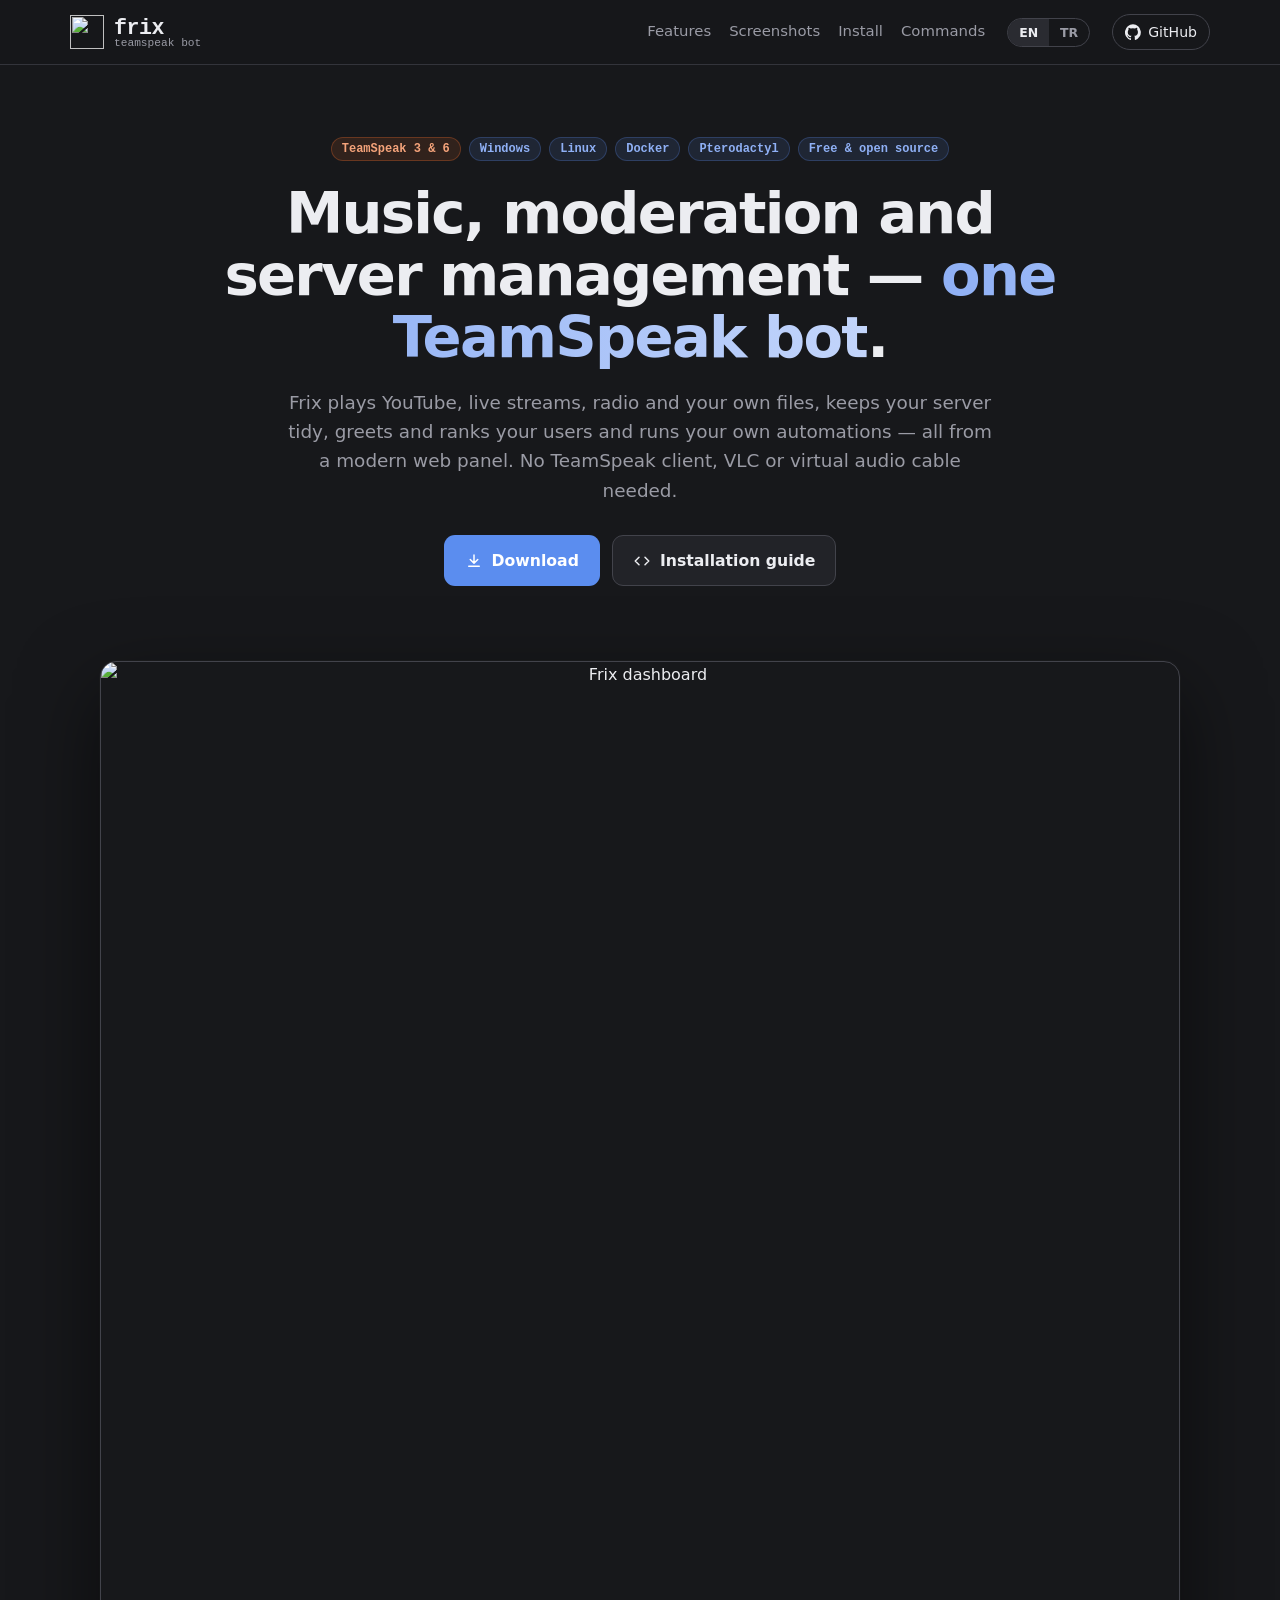
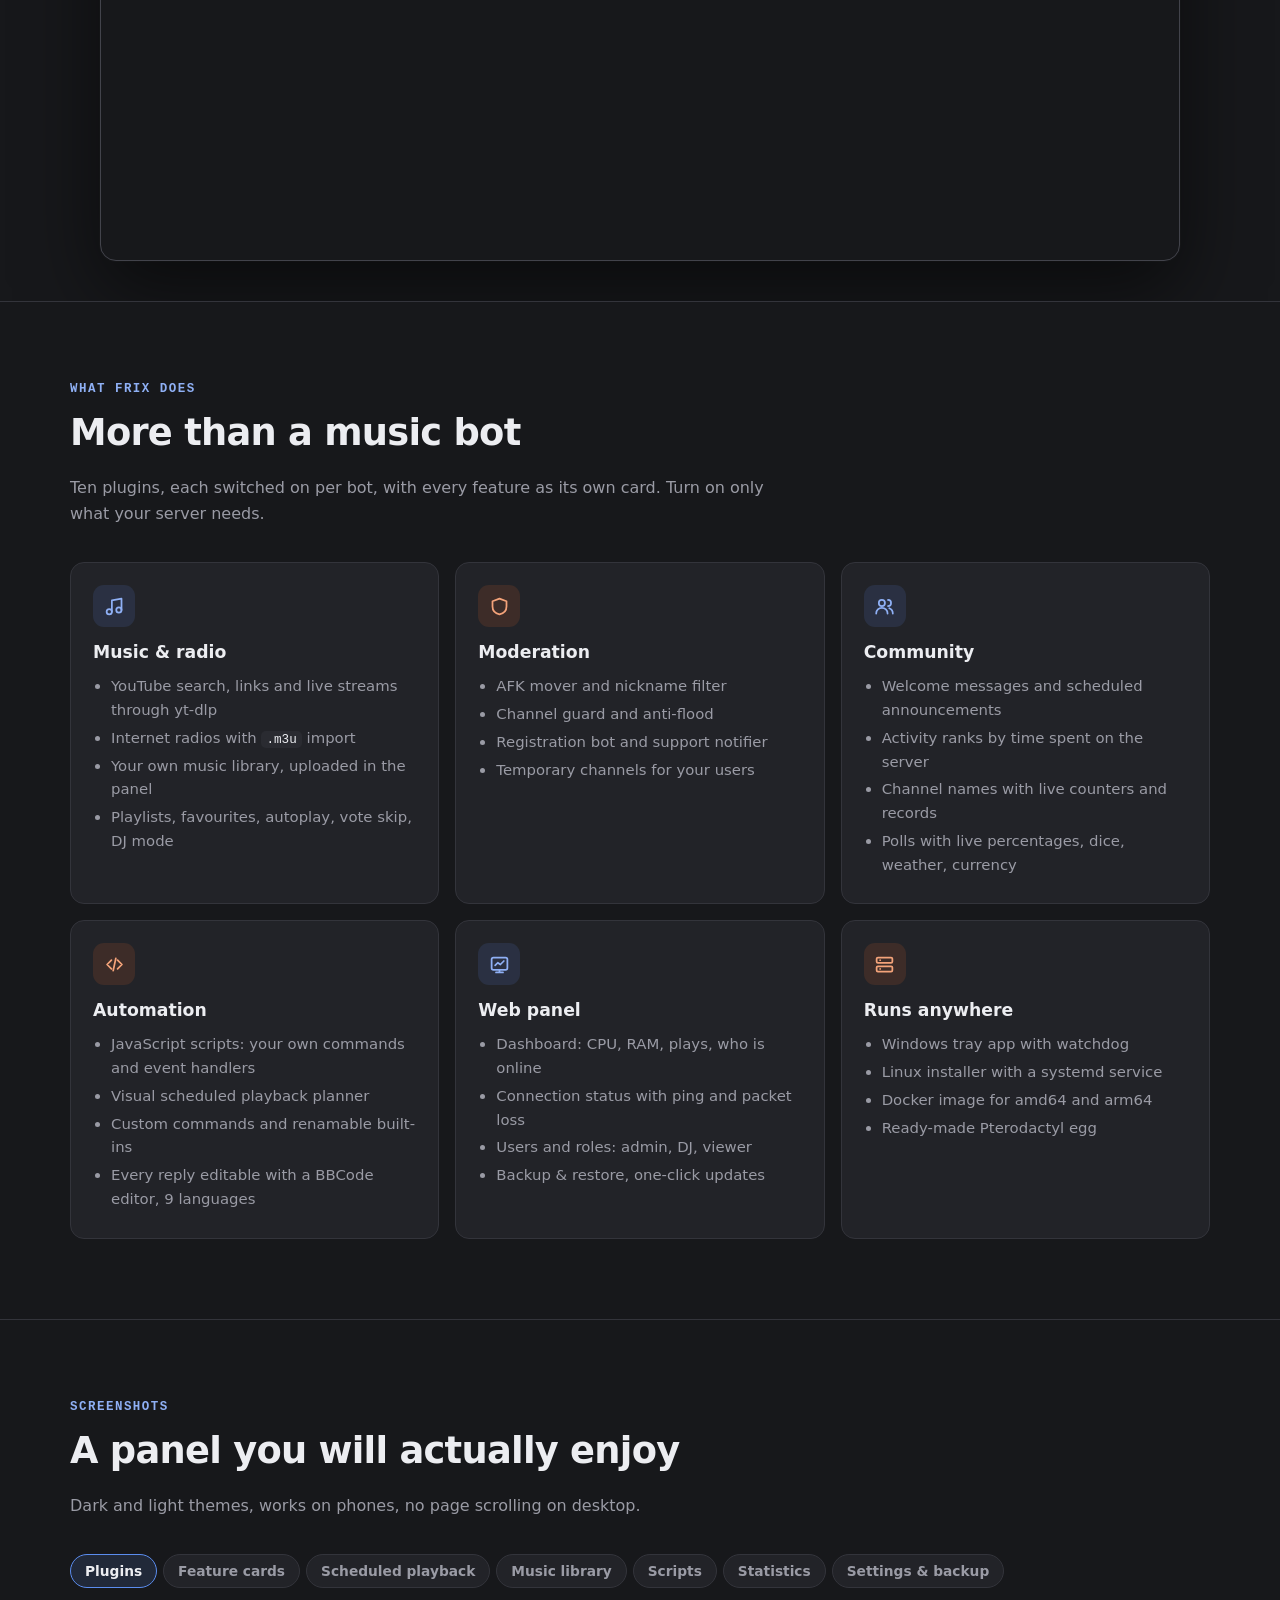
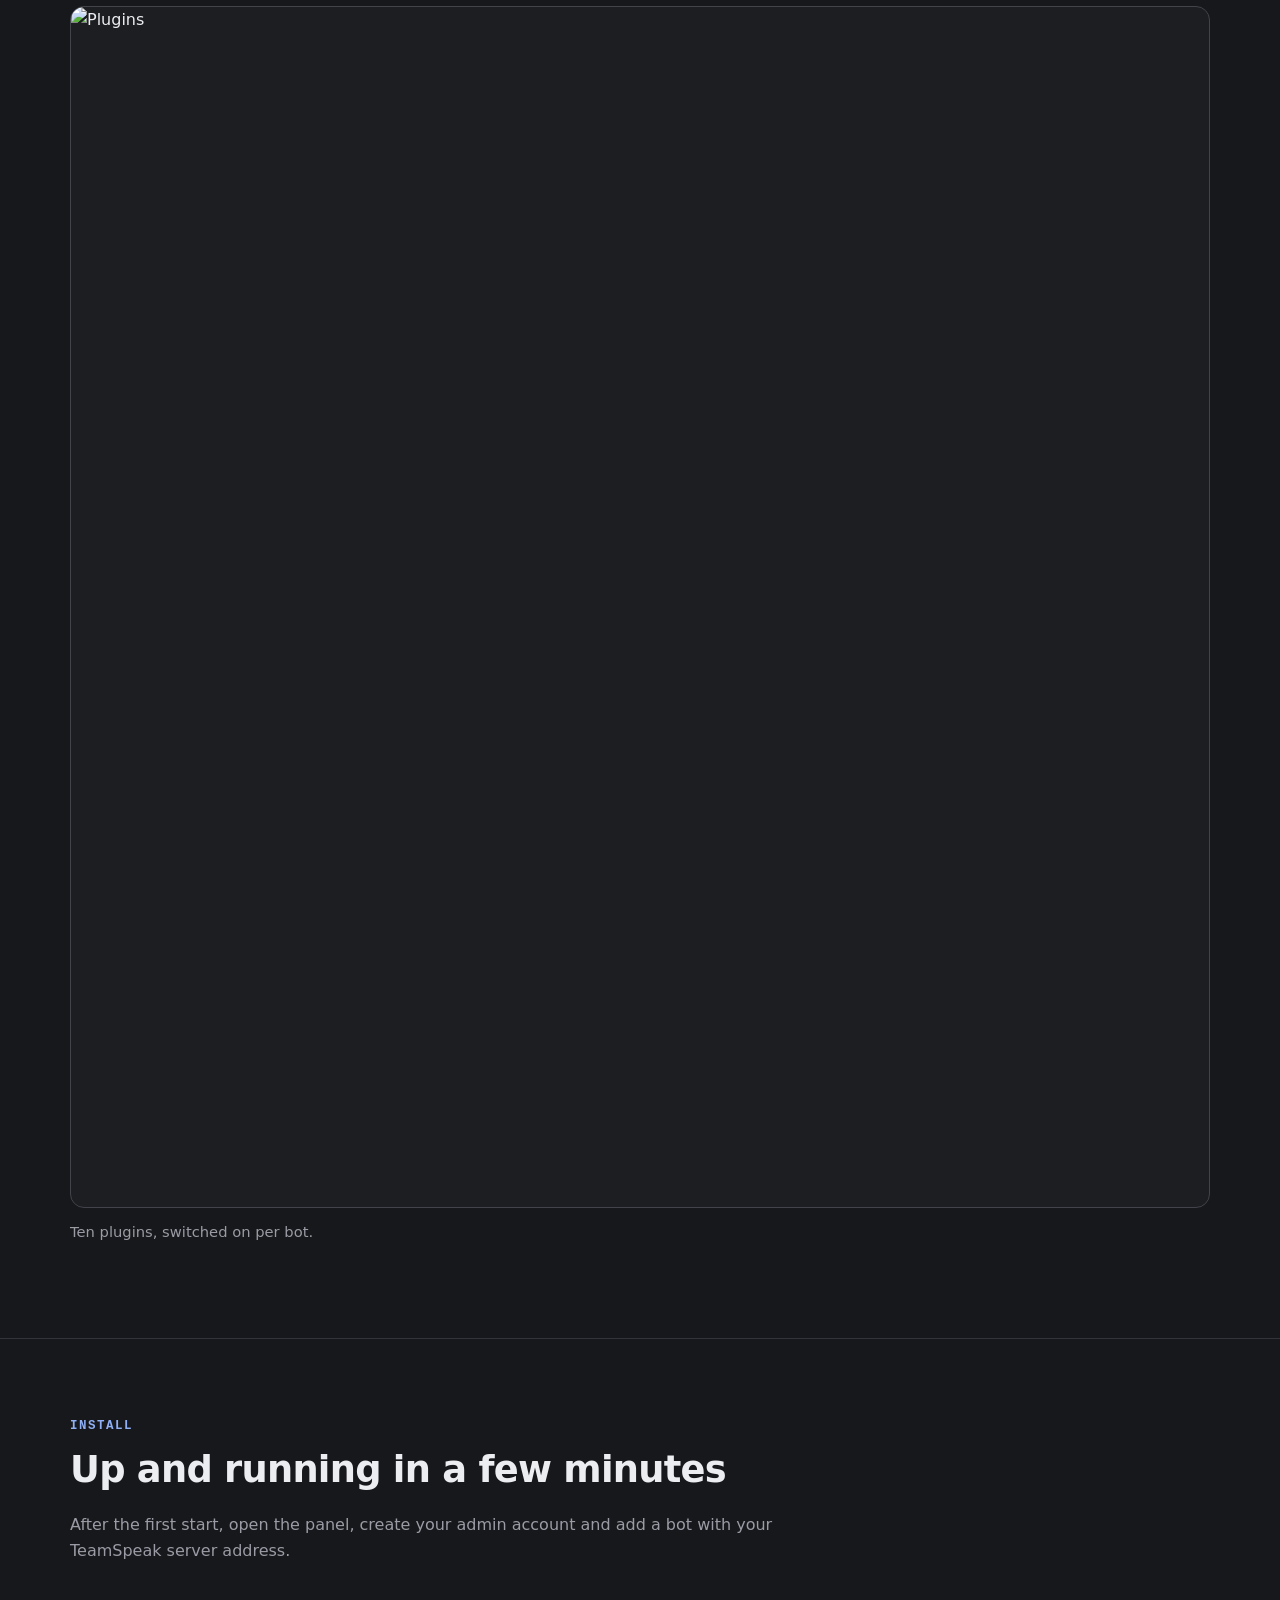
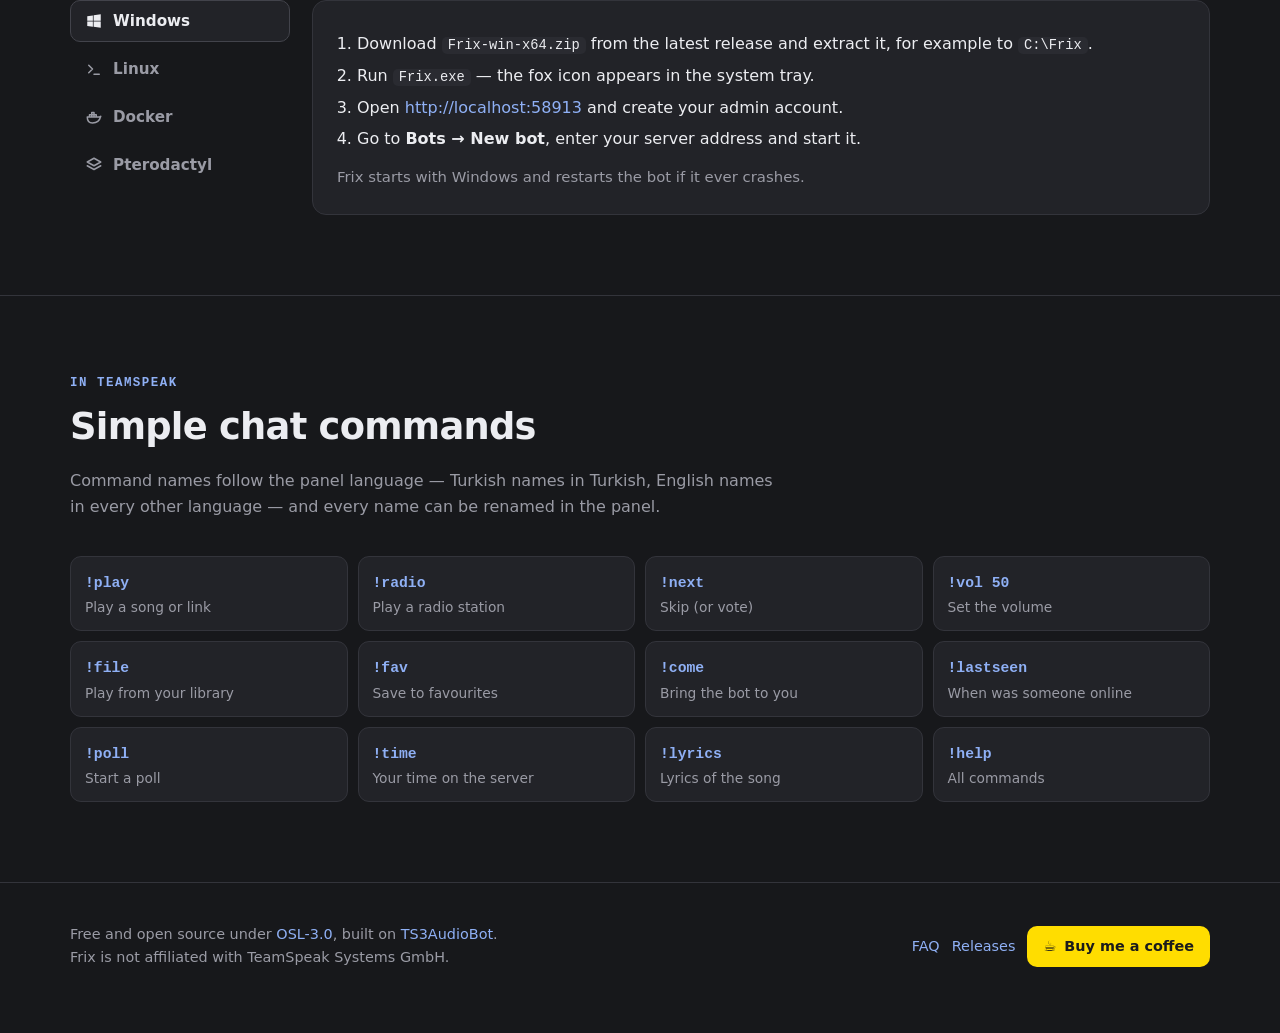
==== site/index.html @ a60ba4f6 "v2.16.7: Frix TeamSpeak Bot, project website - Repository renamed to frix-teamspeak-bot (Frix also r" ====
<!doctype html>
<html lang="en">
<head>
<meta charset="utf-8">
<meta name="viewport" content="width=device-width, initial-scale=1">
<title>Frix — TeamSpeak bot for music, moderation and server management</title>
<meta name="description" content="Frix is a free, self-hosted TeamSpeak 3 & 6 bot with a modern web panel: YouTube and radio, your own music library, moderation, ranks, scheduled playback and JavaScript scripts. Windows, Linux, Docker and Pterodactyl.">
<meta property="og:title" content="Frix TeamSpeak Bot">
<meta property="og:description" content="Music, moderation and server management for TeamSpeak — one self-hosted bot with a modern web panel.">
<meta property="og:image" content="https://lyusufdeniz.github.io/frix-teamspeak-bot/banner.png">
<meta property="og:type" content="website">
<meta name="twitter:card" content="summary_large_image">
<meta name="theme-color" content="#1b1c20">
<link rel="icon" href="favicon.ico">
<style>
  @font-face { font-family: "JetBrains Mono"; src: url("fonts/JetBrainsMono-Regular.ttf") format("truetype"); font-weight: 400; font-display: swap; }
  @font-face { font-family: "JetBrains Mono"; src: url("fonts/JetBrainsMono-Bold.ttf") format("truetype"); font-weight: 700; font-display: swap; }
  :root {
    --bg: #17181b; --bg2: #1d1e22; --surface: #222328; --raised: #2a2b31; --line: #33343b; --line2: #42434b;
    --text: #ecedf1; --muted: #9a9ba5; --accent: #5b8def; --accent-2: #8fb0f5; --fox: #ec6b2d; --ok: #4caf7a;
    --mono: "JetBrains Mono", ui-monospace, Consolas, monospace;
    --ui: system-ui, -apple-system, "Segoe UI", Roboto, "Helvetica Neue", Arial, sans-serif;
    --r: 14px; --max: 1180px;
  }
  * { box-sizing: border-box; }
  html { scroll-behavior: smooth; }
  body { margin: 0; background: var(--bg); color: var(--text); font: 16px/1.6 var(--ui); -webkit-font-smoothing: antialiased; }
  a { color: var(--accent-2); text-decoration: none; }
  a:hover { text-decoration: underline; }
  img { max-width: 100%; display: block; }
  code, pre, .mono { font-family: var(--mono); }
  .wrap { max-width: var(--max); margin: 0 auto; padding: 0 20px; }

  /* nav */
  header.nav { position: sticky; top: 0; z-index: 10; background: color-mix(in srgb, var(--bg) 86%, transparent); backdrop-filter: blur(10px); border-bottom: 1px solid var(--line); }
  .nav .wrap { display: flex; align-items: center; gap: 22px; height: 64px; }
  .brand { display: flex; align-items: center; gap: 10px; color: var(--text); font: 700 1.35rem var(--mono); letter-spacing: -.02em; }
  .brand:hover { text-decoration: none; }
  .brand img { width: 34px; height: 34px; }
  .brand small { display: block; font: 400 .7rem var(--mono); color: var(--muted); letter-spacing: 0; margin-top: -3px; }
  .nav nav { display: flex; gap: 18px; margin-left: auto; }
  .nav nav a { color: var(--muted); font-size: .93rem; }
  .nav nav a:hover { color: var(--text); text-decoration: none; }
  .lang { display: flex; border: 1px solid var(--line2); border-radius: 999px; overflow: hidden; }
  .lang button { background: none; border: 0; color: var(--muted); font: 600 .78rem var(--ui); padding: 6px 11px; cursor: pointer; }
  .lang button.on { background: var(--raised); color: var(--text); }
  .gh { display: inline-flex; align-items: center; gap: 7px; color: var(--text); border: 1px solid var(--line2); border-radius: 999px; padding: 6px 12px; font-size: .88rem; }
  .gh:hover { border-color: var(--text); text-decoration: none; }
  .gh svg { width: 16px; height: 16px; }

  /* hero */
  .hero { padding: 72px 0 40px; position: relative; overflow: hidden; }
  .hero::before { content: ""; position: absolute; inset: -40% -20% auto; height: 620px; background: radial-gradient(closest-side, rgba(91,141,239,.22), transparent 70%); pointer-events: none; }
  .hero .wrap { position: relative; text-align: center; }
  .chips { display: flex; flex-wrap: wrap; justify-content: center; gap: 8px; margin-bottom: 22px; }
  .chip { font: 600 .75rem var(--mono); color: var(--accent-2); background: rgba(91,141,239,.12); border: 1px solid rgba(91,141,239,.25); padding: 4px 10px; border-radius: 999px; }
  .chip.fox { color: #f4a37a; background: rgba(236,107,45,.12); border-color: rgba(236,107,45,.3); }
  h1 { font-size: clamp(2.1rem, 5vw, 3.6rem); line-height: 1.08; letter-spacing: -.03em; margin: 0 auto 18px; max-width: 880px; }
  h1 em { font-style: normal; background: linear-gradient(90deg, var(--accent-2), #c3d5fb); -webkit-background-clip: text; background-clip: text; color: transparent; }
  .lead { color: var(--muted); font-size: 1.15rem; max-width: 720px; margin: 0 auto 30px; }
  .cta { display: flex; flex-wrap: wrap; justify-content: center; gap: 12px; margin-bottom: 14px; }
  .btn { display: inline-flex; align-items: center; gap: 9px; padding: 12px 20px; border-radius: 11px; font-weight: 600; font-size: .98rem; border: 1px solid transparent; cursor: pointer; }
  .btn:hover { text-decoration: none; }
  .btn svg { width: 18px; height: 18px; }
  .btn-primary { background: var(--accent); color: #fff; }
  .btn-primary:hover { background: #4f80e0; }
  .btn-ghost { color: var(--text); border-color: var(--line2); background: var(--surface); }
  .btn-ghost:hover { border-color: var(--muted); }
  .version { color: var(--muted); font: .8rem var(--mono); }
  .shot-hero { margin: 46px auto 0; max-width: 1080px; border-radius: 16px; border: 1px solid var(--line2); box-shadow: 0 30px 80px rgba(0,0,0,.55), 0 0 0 1px rgba(255,255,255,.02); overflow: hidden; }

  /* sections */
  section.block { padding: 80px 0; border-top: 1px solid var(--line); }
  .kicker { font: 700 .78rem var(--mono); color: var(--accent-2); text-transform: uppercase; letter-spacing: .12em; }
  h2 { font-size: clamp(1.6rem, 3.2vw, 2.3rem); letter-spacing: -.02em; margin: 8px 0 12px; }
  .sub { color: var(--muted); max-width: 720px; margin: 0 0 36px; }

  /* features */
  .grid { display: grid; grid-template-columns: repeat(3, minmax(0, 1fr)); gap: 16px; }
  .card { background: var(--surface); border: 1px solid var(--line); border-radius: var(--r); padding: 22px; }
  .card h3 { margin: 12px 0 8px; font-size: 1.08rem; }
  .card ul { margin: 0; padding-left: 18px; color: var(--muted); font-size: .93rem; }
  .card li { margin: 4px 0; }
  .card code { color: var(--text); font-size: .85em; background: var(--raised); padding: 1px 5px; border-radius: 5px; }
  .ic { width: 42px; height: 42px; border-radius: 11px; display: grid; place-items: center; background: rgba(91,141,239,.13); color: var(--accent-2); }
  .ic svg { width: 21px; height: 21px; }
  .ic.fox { background: rgba(236,107,45,.13); color: #f4a37a; }

  /* gallery */
  .tabs { display: flex; flex-wrap: wrap; gap: 6px; margin-bottom: 18px; }
  .tabs button { background: var(--surface); border: 1px solid var(--line); color: var(--muted); padding: 8px 14px; border-radius: 999px; font: 600 .86rem var(--ui); cursor: pointer; }
  .tabs button.on { color: var(--text); border-color: var(--accent); background: rgba(91,141,239,.14); }
  .gallery { border-radius: 14px; border: 1px solid var(--line2); overflow: hidden; background: var(--bg2); }
  .gallery img { width: 100%; }
  .caption { color: var(--muted); font-size: .92rem; margin-top: 12px; }

  /* install */
  .install { display: grid; grid-template-columns: 220px 1fr; gap: 22px; }
  .itabs { display: flex; flex-direction: column; gap: 6px; }
  .itabs button { text-align: left; background: none; border: 1px solid transparent; color: var(--muted); padding: 11px 14px; border-radius: 10px; font: 600 .95rem var(--ui); cursor: pointer; display: flex; align-items: center; gap: 10px; }
  .itabs button svg { width: 18px; height: 18px; }
  .itabs button.on { background: var(--surface); border-color: var(--line2); color: var(--text); }
  .ipane { background: var(--surface); border: 1px solid var(--line); border-radius: var(--r); padding: 24px; }
  .ipane[hidden] { display: none; }
  .ipane ol { margin: 0 0 14px; padding-left: 20px; }
  .ipane li { margin: 6px 0; }
  .ipane p { color: var(--muted); margin: 10px 0 0; font-size: .93rem; }
  .code { position: relative; background: #121316; border: 1px solid var(--line); border-radius: 10px; padding: 14px 16px; margin: 12px 0; overflow-x: auto; }
  .code pre { margin: 0; font-size: .86rem; line-height: 1.65; color: #d7dbe5; }
  .copy { position: absolute; top: 8px; right: 8px; background: var(--raised); border: 1px solid var(--line2); color: var(--muted); border-radius: 7px; padding: 4px 9px; font: 600 .74rem var(--ui); cursor: pointer; }
  .copy:hover { color: var(--text); }
  kbd, .ipane code { font-family: var(--mono); font-size: .86em; background: var(--raised); padding: 1px 6px; border-radius: 5px; color: var(--text); }

  /* commands */
  .cmds { display: grid; grid-template-columns: repeat(4, minmax(0, 1fr)); gap: 10px; }
  .cmd { background: var(--surface); border: 1px solid var(--line); border-radius: 11px; padding: 12px 14px; }
  .cmd b { font: 700 .92rem var(--mono); color: var(--accent-2); }
  .cmd span { display: block; color: var(--muted); font-size: .86rem; margin-top: 2px; }

  /* footer */
  footer { border-top: 1px solid var(--line); padding: 40px 0 60px; color: var(--muted); font-size: .9rem; }
  footer .wrap { display: flex; flex-wrap: wrap; gap: 18px 30px; align-items: center; justify-content: space-between; }
  .coffee { display: inline-flex; align-items: center; gap: 8px; background: #ffdd00; color: #1b1b1b; font-weight: 700; padding: 9px 16px; border-radius: 10px; }
  .coffee:hover { text-decoration: none; filter: brightness(1.05); }

  @media (max-width: 900px) {
    .grid { grid-template-columns: 1fr 1fr; }
    .cmds { grid-template-columns: 1fr 1fr; }
    .install { grid-template-columns: 1fr; }
    .itabs { flex-direction: row; flex-wrap: wrap; }
    .nav nav { display: none; }
  }
  @media (max-width: 600px) {
    .grid, .cmds { grid-template-columns: 1fr; }
    .hero { padding-top: 48px; }
    .gh span { display: none; }
  }
</style>
</head>
<body>
<header class="nav">
  <div class="wrap">
    <a class="brand" href="#top"><img src="logo.svg" alt=""><span>frix<small>teamspeak bot</small></span></a>
    <nav>
      <a href="#features" data-t="nav.features">Features</a>
      <a href="#screens" data-t="nav.screens">Screenshots</a>
      <a href="#install" data-t="nav.install">Install</a>
      <a href="#commands" data-t="nav.commands">Commands</a>
    </nav>
    <div class="lang" role="group" aria-label="Language"><button type="button" data-lang="en">EN</button><button type="button" data-lang="tr">TR</button></div>
    <a class="gh" href="https://github.com/lyusufdeniz/frix-teamspeak-bot"><svg viewBox="0 0 24 24" fill="currentColor" aria-hidden="true"><path d="M12 .5a12 12 0 0 0-3.8 23.4c.6.1.8-.3.8-.6v-2c-3.3.7-4-1.6-4-1.6-.6-1.4-1.4-1.8-1.4-1.8-1-.7.1-.7.1-.7 1.2.1 1.8 1.2 1.8 1.2 1 1.8 2.8 1.3 3.5 1 .1-.8.4-1.3.7-1.6-2.7-.3-5.5-1.3-5.5-5.9 0-1.3.5-2.4 1.2-3.2-.1-.3-.5-1.5.1-3.2 0 0 1-.3 3.3 1.2a11.5 11.5 0 0 1 6 0c2.3-1.5 3.3-1.2 3.3-1.2.7 1.7.2 2.9.1 3.2.8.8 1.2 1.9 1.2 3.2 0 4.6-2.8 5.6-5.5 5.9.4.4.8 1.1.8 2.2v3.3c0 .3.2.7.8.6A12 12 0 0 0 12 .5Z"/></svg><span>GitHub</span></a>
  </div>
</header>

<main id="top">
  <section class="hero">
    <div class="wrap">
      <div class="chips">
        <span class="chip fox">TeamSpeak 3 &amp; 6</span><span class="chip">Windows</span><span class="chip">Linux</span><span class="chip">Docker</span><span class="chip">Pterodactyl</span><span class="chip" data-t="hero.free">Free &amp; open source</span>
      </div>
      <h1 data-t="hero.title" data-html>Music, moderation and server management — <em>one TeamSpeak bot</em>.</h1>
      <p class="lead" data-t="hero.lead">Frix plays YouTube, live streams, radio and your own files, keeps your server tidy, greets and ranks your users and runs your own automations — all from a modern web panel. No TeamSpeak client, VLC or virtual audio cable needed.</p>
      <div class="cta">
        <a class="btn btn-primary" href="https://github.com/lyusufdeniz/frix-teamspeak-bot/releases/latest"><svg viewBox="0 0 24 24" fill="none" stroke="currentColor" stroke-width="2" stroke-linecap="round" stroke-linejoin="round" aria-hidden="true"><path d="M12 4v11m-5-5 5 5 5-5M5 19h14"/></svg><span data-t="hero.download">Download</span></a>
        <a class="btn btn-ghost" href="#install"><svg viewBox="0 0 24 24" fill="none" stroke="currentColor" stroke-width="2" stroke-linecap="round" stroke-linejoin="round" aria-hidden="true"><path d="m8 7-5 5 5 5m8-10 5 5-5 5"/></svg><span data-t="hero.install">Installation guide</span></a>
      </div>
      <div class="version" id="version">&nbsp;</div>
      <img class="shot-hero" data-shot="dashboard" src="screens/dashboard-en.png" alt="Frix dashboard" width="1920" height="1200">
    </div>
  </section>

  <section class="block" id="features">
    <div class="wrap">
      <div class="kicker" data-t="feat.kicker">What Frix does</div>
      <h2 data-t="feat.title">More than a music bot</h2>
      <p class="sub" data-t="feat.sub">Ten plugins, each switched on per bot, with every feature as its own card. Turn on only what your server needs.</p>
      <div class="grid">
        <div class="card"><div class="ic"><svg viewBox="0 0 24 24" fill="none" stroke="currentColor" stroke-width="2" stroke-linecap="round" stroke-linejoin="round"><path d="M9 18V5l11-2v13"/><circle cx="6" cy="18" r="3"/><circle cx="17" cy="16" r="3"/></svg></div>
          <h3 data-t="f1.t">Music &amp; radio</h3>
          <ul data-t="f1.l" data-html><li>YouTube search, links and live streams through yt-dlp</li><li>Internet radios with <code>.m3u</code> import</li><li>Your own music library, uploaded in the panel</li><li>Playlists, favourites, autoplay, vote skip, DJ mode</li></ul></div>
        <div class="card"><div class="ic fox"><svg viewBox="0 0 24 24" fill="none" stroke="currentColor" stroke-width="2" stroke-linecap="round" stroke-linejoin="round"><path d="M12 3 4 6v6c0 5 3.5 8 8 9 4.5-1 8-4 8-9V6z"/></svg></div>
          <h3 data-t="f2.t">Moderation</h3>
          <ul data-t="f2.l" data-html><li>AFK mover and nickname filter</li><li>Channel guard and anti-flood</li><li>Registration bot and support notifier</li><li>Temporary channels for your users</li></ul></div>
        <div class="card"><div class="ic"><svg viewBox="0 0 24 24" fill="none" stroke="currentColor" stroke-width="2" stroke-linecap="round" stroke-linejoin="round"><circle cx="9" cy="8" r="3.5"/><path d="M2.5 20a6.5 6.5 0 0 1 13 0M16 4.5a3.5 3.5 0 0 1 0 7M21.5 20a6.5 6.5 0 0 0-4-6"/></svg></div>
          <h3 data-t="f3.t">Community</h3>
          <ul data-t="f3.l" data-html><li>Welcome messages and scheduled announcements</li><li>Activity ranks by time spent on the server</li><li>Channel names with live counters and records</li><li>Polls with live percentages, dice, weather, currency</li></ul></div>
        <div class="card"><div class="ic fox"><svg viewBox="0 0 24 24" fill="none" stroke="currentColor" stroke-width="2" stroke-linecap="round" stroke-linejoin="round"><path d="m8.5 7-5 5 5 5m7-10 5 5-5 5m-2-12-3 14"/></svg></div>
          <h3 data-t="f4.t">Automation</h3>
          <ul data-t="f4.l" data-html><li>JavaScript scripts: your own commands and event handlers</li><li>Visual scheduled playback planner</li><li>Custom commands and renamable built-ins</li><li>Every reply editable with a BBCode editor, 9 languages</li></ul></div>
        <div class="card"><div class="ic"><svg viewBox="0 0 24 24" fill="none" stroke="currentColor" stroke-width="2" stroke-linecap="round" stroke-linejoin="round"><rect x="3" y="4" width="18" height="14" rx="2"/><path d="M8 21h8M12 18v3M7 13l3-3 3 2 4-4"/></svg></div>
          <h3 data-t="f5.t">Web panel</h3>
          <ul data-t="f5.l" data-html><li>Dashboard: CPU, RAM, plays, who is online</li><li>Connection status with ping and packet loss</li><li>Users and roles: admin, DJ, viewer</li><li>Backup &amp; restore, one-click updates</li></ul></div>
        <div class="card"><div class="ic fox"><svg viewBox="0 0 24 24" fill="none" stroke="currentColor" stroke-width="2" stroke-linecap="round" stroke-linejoin="round"><rect x="3" y="4" width="18" height="6" rx="1.5"/><rect x="3" y="14" width="18" height="6" rx="1.5"/><path d="M7 7h.01M7 17h.01"/></svg></div>
          <h3 data-t="f6.t">Runs anywhere</h3>
          <ul data-t="f6.l" data-html><li>Windows tray app with watchdog</li><li>Linux installer with a systemd service</li><li>Docker image for amd64 and arm64</li><li>Ready-made Pterodactyl egg</li></ul></div>
      </div>
    </div>
  </section>

  <section class="block" id="screens">
    <div class="wrap">
      <div class="kicker" data-t="sc.kicker">Screenshots</div>
      <h2 data-t="sc.title">A panel you will actually enjoy</h2>
      <p class="sub" data-t="sc.sub">Dark and light themes, works on phones, no page scrolling on desktop.</p>
      <div class="tabs" id="shotTabs"></div>
      <div class="gallery"><img id="shotImg" src="screens/plugins-en.png" alt="" width="1920" height="1200"></div>
      <p class="caption" id="shotCap"></p>
    </div>
  </section>

  <section class="block" id="install">
    <div class="wrap">
      <div class="kicker" data-t="in.kicker">Install</div>
      <h2 data-t="in.title">Up and running in a few minutes</h2>
      <p class="sub" data-t="in.sub">After the first start, open the panel, create your admin account and add a bot with your TeamSpeak server address.</p>
      <div class="install">
        <div class="itabs" role="tablist">
          <button type="button" class="on" data-pane="win"><svg viewBox="0 0 24 24" fill="currentColor"><path d="M3 5.5 10.5 4.5v7H3zm8.5-1.2L21 3v8.5h-9.5zM3 12.5h7.5v7L3 18.5zm8.5 0H21V21l-9.5-1.3z"/></svg>Windows</button>
          <button type="button" data-pane="linux"><svg viewBox="0 0 24 24" fill="none" stroke="currentColor" stroke-width="2" stroke-linecap="round" stroke-linejoin="round"><path d="m5 7 5 5-5 5M12 19h7"/></svg>Linux</button>
          <button type="button" data-pane="docker"><svg viewBox="0 0 24 24" fill="none" stroke="currentColor" stroke-width="2" stroke-linecap="round" stroke-linejoin="round"><path d="M3 12h16a3 3 0 0 0 2-1c-1.5 6-6 9-11 9-4 0-7-3-7-8zM6 9h3v3H6zm3 0h3v3H9zm3 0h3v3h-3zm-3-3h3v3H9z"/></svg>Docker</button>
          <button type="button" data-pane="ptero"><svg viewBox="0 0 24 24" fill="none" stroke="currentColor" stroke-width="2" stroke-linecap="round" stroke-linejoin="round"><path d="M12 3 3 8l9 5 9-5zM3 13l9 5 9-5"/></svg>Pterodactyl</button>
        </div>
        <div>
          <div class="ipane" data-pane="win">
            <ol data-t="win.steps" data-html><li>Download <code>Frix-win-x64.zip</code> from the latest release and extract it, for example to <code>C:\Frix</code>.</li><li>Run <code>Frix.exe</code> — the fox icon appears in the system tray.</li><li>Open <a href="http://localhost:58913">http://localhost:58913</a> and create your admin account.</li><li>Go to <b>Bots → New bot</b>, enter your server address and start it.</li></ol>
            <p data-t="win.note">Frix starts with Windows and restarts the bot if it ever crashes.</p>
          </div>
          <div class="ipane" data-pane="linux" hidden>
            <div class="code"><button class="copy" type="button" data-t="copy">Copy</button><pre>wget https://github.com/lyusufdeniz/frix-teamspeak-bot/releases/latest/download/Frix-linux-x64.zip
unzip Frix-linux-x64.zip &amp;&amp; cd Frix-linux-x64
sudo bash install.sh</pre></div>
            <p data-t="linux.note">The installer adds ffmpeg and libopus, creates a systemd service and prints the panel address and the one-time setup code. Debian/Ubuntu, Fedora, Arch and Alpine are supported; an arm64 build is available too.</p>
          </div>
          <div class="ipane" data-pane="docker" hidden>
            <div class="code"><button class="copy" type="button" data-t="copy">Copy</button><pre>docker run -d --name frix --restart unless-stopped \
  -p 58913:58913 -v frix-data:/data \
  ghcr.io/lyusufdeniz/frix:latest</pre></div>
            <p data-t="docker.note" data-html>All data lives in the <code>frix-data</code> volume. A <a href="https://github.com/lyusufdeniz/frix-teamspeak-bot/blob/main/docker-compose.yml">docker-compose.yml</a> is included; set <code>FRIX_WEB_PORT</code> to change the panel port.</p>
          </div>
          <div class="ipane" data-pane="ptero" hidden>
            <ol data-t="ptero.steps" data-html><li>Download <a href="https://github.com/lyusufdeniz/frix-teamspeak-bot/blob/main/packaging/pterodactyl/egg-frix.json">egg-frix.json</a>.</li><li>In Pterodactyl: <b>Admin → Nests → Import Egg</b>.</li><li>Create a server with the Frix egg — the panel opens on the server's primary port.</li></ol>
            <p data-t="ptero.note">Reinstalling the server updates Frix and keeps your data.</p>
          </div>
        </div>
      </div>
    </div>
  </section>

  <section class="block" id="commands">
    <div class="wrap">
      <div class="kicker" data-t="cm.kicker">In TeamSpeak</div>
      <h2 data-t="cm.title">Simple chat commands</h2>
      <p class="sub" data-t="cm.sub">Command names follow the panel language — Turkish names in Turkish, English names in every other language — and every name can be renamed in the panel.</p>
      <div class="cmds" id="cmds"></div>
    </div>
  </section>
</main>

<footer>
  <div class="wrap">
    <div>
      <div data-t="foot.license" data-html>Free and open source under <a href="https://github.com/lyusufdeniz/frix-teamspeak-bot/blob/main/LICENSE">OSL-3.0</a>, built on <a href="https://github.com/Splamy/TS3AudioBot">TS3AudioBot</a>.</div>
      <div data-t="foot.tm">Frix is not affiliated with TeamSpeak Systems GmbH.</div>
    </div>
    <div style="display:flex;gap:12px;align-items:center;flex-wrap:wrap">
      <a href="https://github.com/lyusufdeniz/frix-teamspeak-bot/blob/main/docs/FAQ.md" data-t="foot.faq">FAQ</a>
      <a href="https://github.com/lyusufdeniz/frix-teamspeak-bot/releases" data-t="foot.releases">Releases</a>
      <a class="coffee" href="https://buymeacoffee.com/lyusufdeniz">☕ <span data-t="foot.coffee">Buy me a coffee</span></a>
    </div>
  </div>
</footer>

<script>
(() => {
  const T = {
    tr: {
      'nav.features': 'Özellikler', 'nav.screens': 'Ekran görüntüleri', 'nav.install': 'Kurulum', 'nav.commands': 'Komutlar',
      'hero.free': 'Ücretsiz ve açık kaynak',
      'hero.title': 'Müzik, moderasyon ve sunucu yönetimi — <em>tek TeamSpeak botu</em>.',
      'hero.lead': 'Frix YouTube\'u, canlı yayınları, radyoları ve kendi dosyalarını çalar; sunucunu düzenli tutar, kullanıcılarını karşılar ve rütbe verir, kendi otomasyonlarını çalıştırır — hepsi modern bir web panelden. TeamSpeak istemcisi, VLC ya da sanal ses kablosu gerekmez.',
      'hero.download': 'İndir', 'hero.install': 'Kurulum rehberi',
      'feat.kicker': 'Frix neler yapar', 'feat.title': 'Bir müzik botundan fazlası',
      'feat.sub': 'Her bot için ayrı açılan on eklenti; her özellik kendi kartında. Sunucunun ihtiyacı olanı aç, gerisini kapalı tut.',
      'f1.t': 'Müzik ve radyo', 'f1.l': '<li>yt-dlp ile YouTube araması, linkler ve canlı yayınlar</li><li><code>.m3u</code> içe aktarmalı internet radyoları</li><li>Panelden yüklenen kendi müzik kütüphanen</li><li>Çalma listeleri, favoriler, otomatik devam, oylamayla geç, DJ modu</li>',
      'f2.t': 'Moderasyon', 'f2.l': '<li>AFK taşıyıcı ve isim filtresi</li><li>Kanal koruma ve flood koruması</li><li>Kayıt botu ve destek bildirimi</li><li>Kullanıcılara geçici kanallar</li>',
      'f3.t': 'Topluluk', 'f3.l': '<li>Karşılama mesajları ve zamanlı duyurular</li><li>Sunucuda geçen süreye göre aktiflik rütbeleri</li><li>Canlı sayaçlı ve rekorlu kanal adları</li><li>Canlı yüzdeli anketler, zar, hava, döviz</li>',
      'f4.t': 'Otomasyon', 'f4.l': '<li>JavaScript scriptleri: kendi komutların ve olay dinleyicilerin</li><li>Görsel zamanlanmış çalma planlayıcısı</li><li>Özel komutlar ve yeniden adlandırılabilen yerleşik komutlar</li><li>BBCode editörüyle düzenlenen cevaplar, 9 dil</li>',
      'f5.t': 'Web panel', 'f5.l': '<li>Genel bakış: CPU, RAM, çalınanlar, kim çevrimiçi</li><li>Ping ve paket kaybıyla bağlantı durumu</li><li>Kullanıcılar ve roller: yönetici, DJ, izleyici</li><li>Yedek alma / geri yükleme, tek tıkla güncelleme</li>',
      'f6.t': 'Her yerde çalışır', 'f6.l': '<li>Bekçili Windows tepsi uygulaması</li><li>systemd servisli Linux kurulumu</li><li>amd64 ve arm64 için Docker imajı</li><li>Hazır Pterodactyl egg\'i</li>',
      'sc.kicker': 'Ekran görüntüleri', 'sc.title': 'Kullanmaktan keyif alacağın bir panel', 'sc.sub': 'Koyu ve açık tema, telefonda çalışır, masaüstünde sayfa kaydırma yok.',
      'in.kicker': 'Kurulum', 'in.title': 'Birkaç dakikada hazır', 'in.sub': 'İlk açılışta paneli aç, yönetici hesabını oluştur ve TeamSpeak sunucu adresinle bir bot ekle.',
      'win.steps': '<li>Son sürümden <code>Frix-win-x64.zip</code> dosyasını indir ve örneğin <code>C:\\Frix</code> klasörüne çıkar.</li><li><code>Frix.exe</code>\'yi çalıştır — tilki simgesi sistem tepsisinde görünür.</li><li><a href="http://localhost:58913">http://localhost:58913</a> adresini aç ve yönetici hesabını oluştur.</li><li><b>Botlar → Yeni bot</b>\'a git, sunucu adresini yaz ve botu başlat.</li>',
      'win.note': 'Frix Windows ile birlikte açılır ve bot çökerse yeniden başlatır.',
      'linux.note': 'Kurulum betiği ffmpeg ve libopus\'u kurar, bir systemd servisi oluşturur, panel adresini ve tek kullanımlık kurulum kodunu yazar. Debian/Ubuntu, Fedora, Arch ve Alpine desteklenir; arm64 paketi de var.',
      'docker.note': 'Tüm veriler <code>frix-data</code> biriminde durur. Hazır bir <a href="https://github.com/lyusufdeniz/frix-teamspeak-bot/blob/main/docker-compose.yml">docker-compose.yml</a> var; panel portunu <code>FRIX_WEB_PORT</code> ile değiştirebilirsin.',
      'ptero.steps': '<li><a href="https://github.com/lyusufdeniz/frix-teamspeak-bot/blob/main/packaging/pterodactyl/egg-frix.json">egg-frix.json</a> dosyasını indir.</li><li>Pterodactyl\'da: <b>Admin → Nests → Import Egg</b>.</li><li>Frix egg\'iyle bir sunucu oluştur — panel sunucunun ana portunda açılır.</li>',
      'ptero.note': 'Sunucuyu yeniden kurmak Frix\'i günceller, verilerin kalır.',
      'cm.kicker': 'TeamSpeak\'te', 'cm.title': 'Basit sohbet komutları', 'cm.sub': 'Komut adları panel diline göre gelir — Türkçede Türkçe, diğer tüm dillerde İngilizce — ve her komutun adı panelden değiştirilebilir.',
      'foot.license': '<a href="https://github.com/lyusufdeniz/frix-teamspeak-bot/blob/main/LICENSE">OSL-3.0</a> lisansıyla ücretsiz ve açık kaynak, <a href="https://github.com/Splamy/TS3AudioBot">TS3AudioBot</a> üzerine kurulu.',
      'foot.tm': 'Frix, TeamSpeak Systems GmbH ile bağlantılı değildir.', 'foot.faq': 'SSS', 'foot.releases': 'Sürümler', 'foot.coffee': 'Bana bir kahve ısmarla',
      'copy': 'Kopyala', 'copied': 'Kopyalandı', 'latest': 'Son sürüm',
    },
    en: { 'copied': 'Copied', 'latest': 'Latest release' },
  };
  const SHOTS = [
    ['plugins', 'Plugins', 'Eklentiler', 'Ten plugins, switched on per bot.', 'Her bot için ayrı açılan on eklenti.'],
    ['plugin-dialog', 'Feature cards', 'Özellik kartları', 'Every feature has its own card with its own settings.', 'Her özellik kendi ayarlarıyla bir kart.'],
    ['schedule', 'Scheduled playback', 'Zamanlanmış çalma', 'Pick days, time and what to play — no text format to learn.', 'Günleri, saati ve ne çalacağını seç — öğrenilecek metin biçimi yok.'],
    ['library', 'Music library', 'Müzik kütüphanesi', 'Upload your own files and play them anywhere.', 'Kendi dosyalarını yükle, her yerde çal.'],
    ['scripts', 'Scripts', 'Scriptler', 'Your own commands and automations in JavaScript.', 'Kendi komutların ve otomasyonların JavaScript ile.'],
    ['stats', 'Statistics', 'İstatistikler', 'Most played songs, top requesters and most active users.', 'En çok çalınanlar, en çok şarkı açanlar ve en aktifler.'],
    ['settings', 'Settings & backup', 'Ayarlar ve yedek', 'Everything in one page, with backup and restore.', 'Her şey tek sayfada; yedek alma ve geri yükleme dahil.'],
  ];
  const CMDS = [
    ['!play', '!ara', 'Play a song or link', 'Şarkı ya da link çal'], ['!radio', '!radyo', 'Play a radio station', 'Radyo çal'],
    ['!next', '!gec', 'Skip (or vote)', 'Geç (ya da oyla)'], ['!vol 50', '!ses 50', 'Set the volume', 'Sesi ayarla'],
    ['!file', '!dosya', 'Play from your library', 'Kütüphaneden çal'], ['!fav', '!fav', 'Save to favourites', 'Favorilere ekle'],
    ['!come', '!gel', 'Bring the bot to you', 'Botu kanalına çağır'], ['!lastseen', '!gorulme', 'When was someone online', 'Biri en son ne zaman buradaydı'],
    ['!poll', '!anket', 'Start a poll', 'Anket başlat'], ['!time', '!sure', 'Your time on the server', 'Sunucudaki süren'],
    ['!lyrics', '!soz', 'Lyrics of the song', 'Şarkı sözleri'], ['!help', '!yardim', 'All commands', 'Tüm komutlar'],
  ];
  const $ = (s, r) => (r || document).querySelector(s);
  const $$ = (s, r) => [...(r || document).querySelectorAll(s)];
  const en = {};
  $$('[data-t]').forEach((e) => { en[e.dataset.t] = e.hasAttribute('data-html') ? e.innerHTML : e.textContent; });
  let lang = 'en';
  try { lang = localStorage.getItem('frix.site.lang') || ((navigator.language || '').toLowerCase().startsWith('tr') ? 'tr' : 'en'); } catch (_) { /* */ }
  let shot = 0;
  const tr = (k) => (lang === 'tr' && T.tr[k] != null ? T.tr[k] : (T.en[k] != null ? T.en[k] : en[k]));

  function paintShot() {
    const s = SHOTS[shot];
    $('#shotImg').src = 'screens/' + s[0] + '-' + lang + '.png';
    $('#shotImg').alt = lang === 'tr' ? s[2] : s[1];
    $('#shotCap').textContent = lang === 'tr' ? s[4] : s[3];
    $$('#shotTabs button').forEach((b, i) => b.classList.toggle('on', i === shot));
  }
  function apply() {
    document.documentElement.lang = lang;
    $$('[data-t]').forEach((e) => { const v = tr(e.dataset.t); if (e.hasAttribute('data-html')) e.innerHTML = v; else e.textContent = v; });
    $$('.lang button').forEach((b) => b.classList.toggle('on', b.dataset.lang === lang));
    $$('[data-shot]').forEach((img) => { img.src = 'screens/' + img.dataset.shot + '-' + lang + '.png'; });
    $('#shotTabs').replaceChildren(...SHOTS.map((s, i) => {
      const b = document.createElement('button'); b.type = 'button'; b.textContent = lang === 'tr' ? s[2] : s[1];
      b.addEventListener('click', () => { shot = i; paintShot(); }); return b;
    }));
    paintShot();
    $('#cmds').replaceChildren(...CMDS.map((c) => {
      const d = document.createElement('div'); d.className = 'cmd';
      const b = document.createElement('b'); b.textContent = lang === 'tr' ? c[1] : c[0];
      const sp = document.createElement('span'); sp.textContent = lang === 'tr' ? c[3] : c[2];
      d.append(b, sp); return d;
    }));
    if (latest) $('#version').textContent = tr('latest') + ': ' + latest;
  }
  $$('.lang button').forEach((b) => b.addEventListener('click', () => { lang = b.dataset.lang; try { localStorage.setItem('frix.site.lang', lang); } catch (_) { /* */ } apply(); }));
  $$('.itabs button').forEach((b) => b.addEventListener('click', () => {
    $$('.itabs button').forEach((x) => x.classList.toggle('on', x === b));
    $$('.ipane').forEach((p) => { p.hidden = p.dataset.pane !== b.dataset.pane; });
  }));
  $$('.copy').forEach((b) => b.addEventListener('click', async () => {
    const text = b.nextElementSibling.textContent;
    try { await navigator.clipboard.writeText(text); b.textContent = tr('copied'); setTimeout(() => { b.textContent = tr('copy'); }, 1500); } catch (_) { /* */ }
  }));
  let latest = null;
  fetch('https://api.github.com/repos/lyusufdeniz/frix-teamspeak-bot/releases/latest')
    .then((r) => (r.ok ? r.json() : null)).then((j) => { if (j && j.tag_name) { latest = j.tag_name; $('#version').textContent = tr('latest') + ': ' + latest; } })
    .catch(() => {});
  apply();
})();
</script>
</body>
</html>
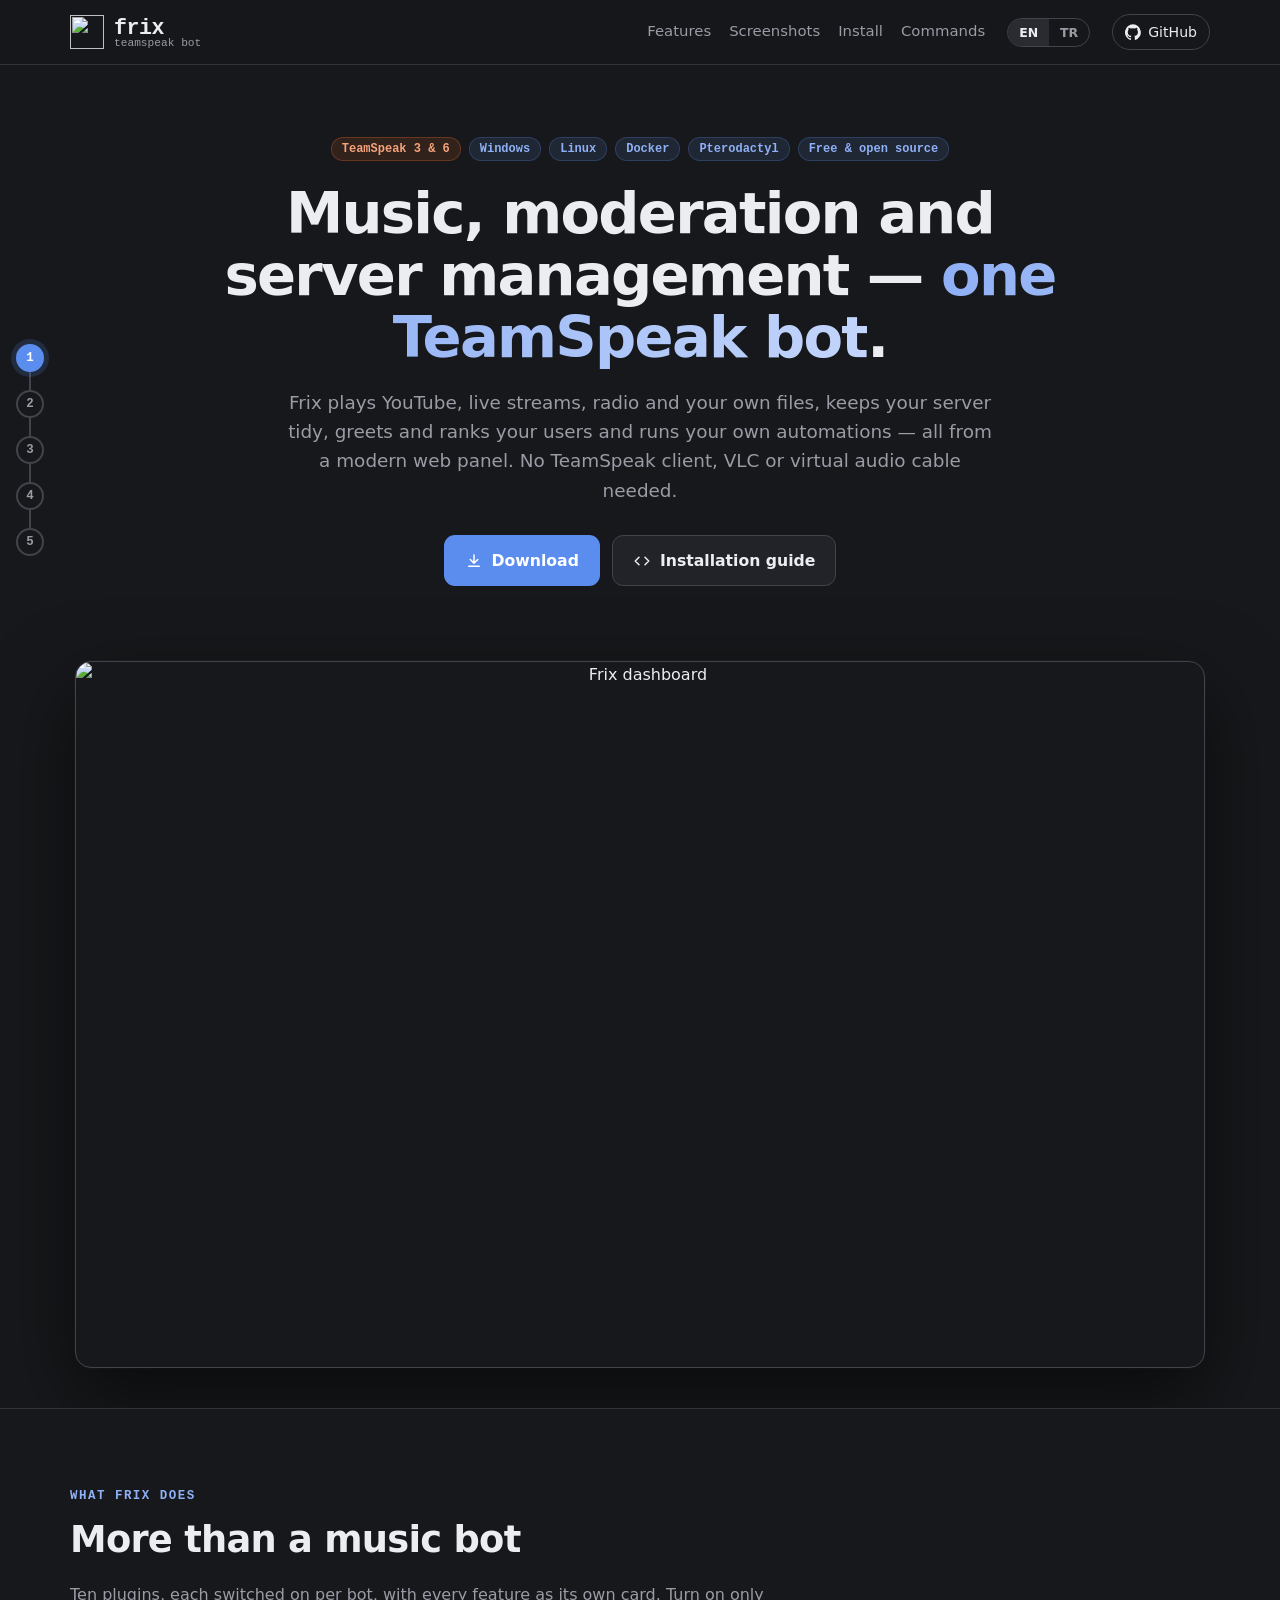
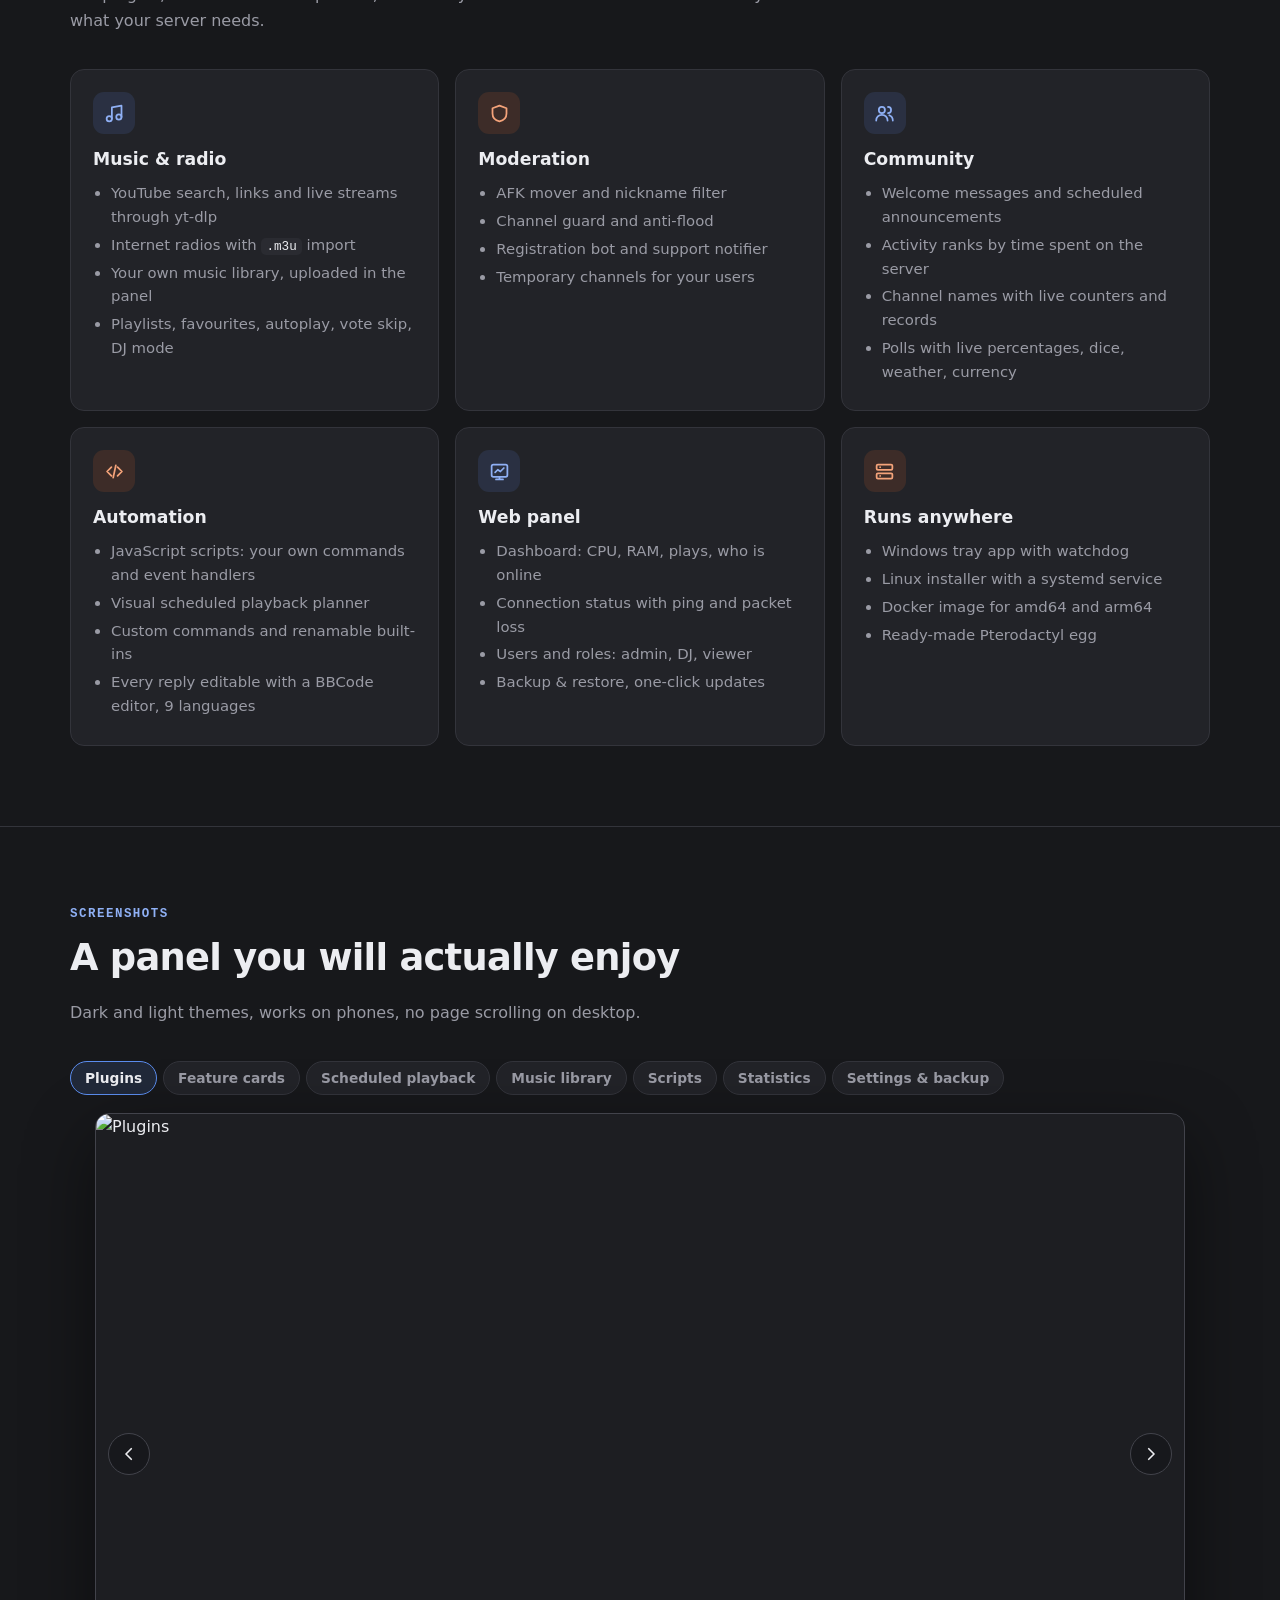
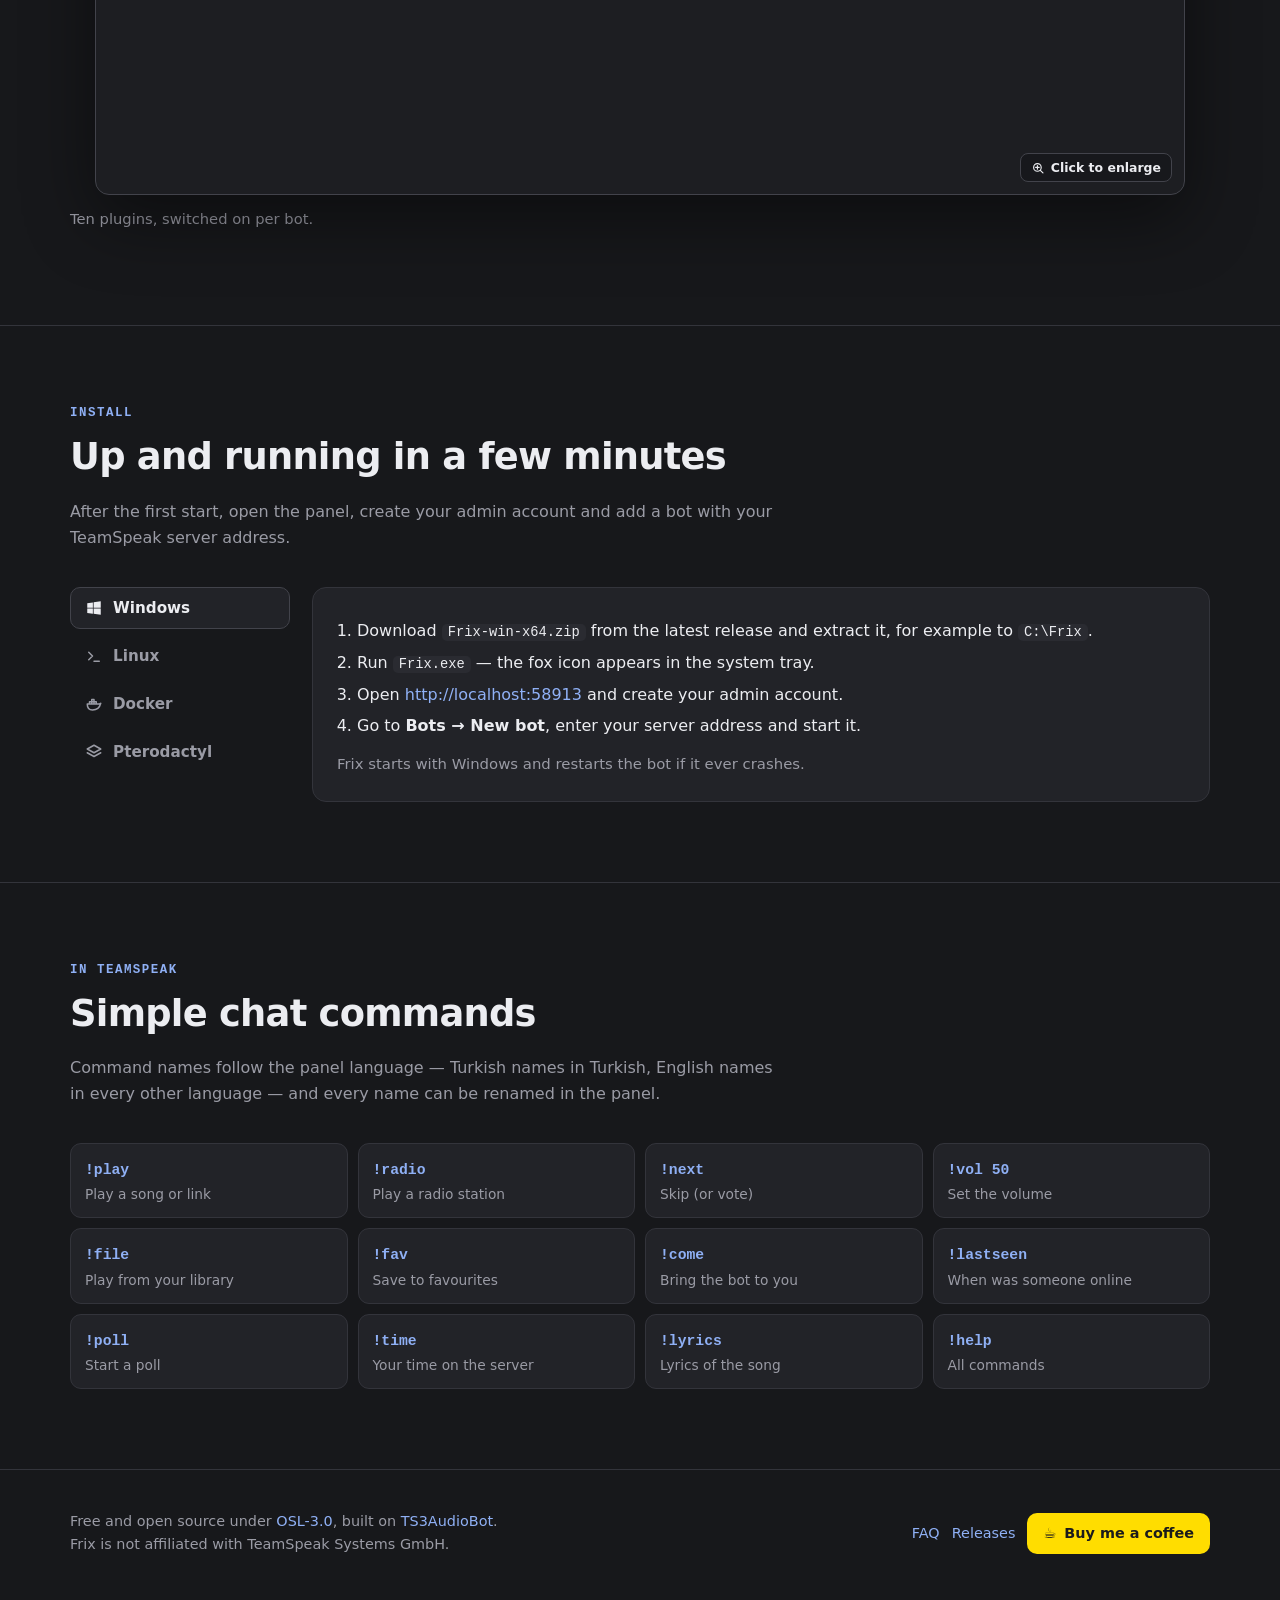
==== commit a82f2a5e: "Website: wider screenshots with a lightbox, step navigation on the left - Screenshots keep their rea" ====
--- a/site/index.html
+++ b/site/index.html
@@ -27,7 +27,7 @@
   body { margin: 0; background: var(--bg); color: var(--text); font: 16px/1.6 var(--ui); -webkit-font-smoothing: antialiased; }
   a { color: var(--accent-2); text-decoration: none; }
   a:hover { text-decoration: underline; }
-  img { max-width: 100%; display: block; }
+  img { max-width: 100%; height: auto; display: block; }
   code, pre, .mono { font-family: var(--mono); }
   .wrap { max-width: var(--max); margin: 0 auto; padding: 0 20px; }
 
@@ -67,10 +67,10 @@
   .btn-ghost { color: var(--text); border-color: var(--line2); background: var(--surface); }
   .btn-ghost:hover { border-color: var(--muted); }
   .version { color: var(--muted); font: .8rem var(--mono); }
-  .shot-hero { margin: 46px auto 0; max-width: 1080px; border-radius: 16px; border: 1px solid var(--line2); box-shadow: 0 30px 80px rgba(0,0,0,.55), 0 0 0 1px rgba(255,255,255,.02); overflow: hidden; }
+  .shot-hero { margin: 46px auto 0; max-width: 1240px; cursor: zoom-in; border-radius: 16px; border: 1px solid var(--line2); box-shadow: 0 30px 80px rgba(0,0,0,.55), 0 0 0 1px rgba(255,255,255,.02); overflow: hidden; }
 
   /* sections */
-  section.block { padding: 80px 0; border-top: 1px solid var(--line); }
+  section.block { padding: 80px 0; border-top: 1px solid var(--line); scroll-margin-top: 64px; }
   .kicker { font: 700 .78rem var(--mono); color: var(--accent-2); text-transform: uppercase; letter-spacing: .12em; }
   h2 { font-size: clamp(1.6rem, 3.2vw, 2.3rem); letter-spacing: -.02em; margin: 8px 0 12px; }
   .sub { color: var(--muted); max-width: 720px; margin: 0 0 36px; }
@@ -90,8 +90,53 @@
   .tabs { display: flex; flex-wrap: wrap; gap: 6px; margin-bottom: 18px; }
   .tabs button { background: var(--surface); border: 1px solid var(--line); color: var(--muted); padding: 8px 14px; border-radius: 999px; font: 600 .86rem var(--ui); cursor: pointer; }
   .tabs button.on { color: var(--text); border-color: var(--accent); background: rgba(91,141,239,.14); }
-  .gallery { border-radius: 14px; border: 1px solid var(--line2); overflow: hidden; background: var(--bg2); }
+  /* the gallery is wider than the text column so the panel is not squeezed */
+  .gallery-wrap { max-width: 1400px; margin: 0 auto; padding: 0 20px; }
+  .gallery { position: relative; border-radius: 14px; border: 1px solid var(--line2); overflow: hidden; background: var(--bg2); cursor: zoom-in; box-shadow: 0 24px 70px rgba(0,0,0,.45); }
   .gallery img { width: 100%; }
+  .zoom-hint { position: absolute; right: 12px; bottom: 12px; display: inline-flex; align-items: center; gap: 6px; background: rgba(23,24,27,.82); border: 1px solid var(--line2); color: var(--text); font: 600 .78rem var(--ui); padding: 6px 10px; border-radius: 8px; pointer-events: none; }
+  .zoom-hint svg { width: 14px; height: 14px; }
+  .gnav { position: absolute; top: 50%; transform: translateY(-50%); width: 42px; height: 42px; border-radius: 50%; border: 1px solid var(--line2); background: rgba(23,24,27,.82); color: var(--text); display: grid; place-items: center; cursor: pointer; }
+  .gnav:hover { border-color: var(--accent); }
+  .gnav svg { width: 18px; height: 18px; }
+  .gnav.prev { left: 12px; } .gnav.next { right: 12px; }
+
+  /* lightbox */
+  .lb { position: fixed; inset: 0; z-index: 50; background: rgba(8,9,11,.92); display: flex; flex-direction: column; }
+  .lb[hidden] { display: none; }
+  .lb-bar { display: flex; align-items: center; gap: 12px; padding: 12px 18px; color: var(--muted); font-size: .92rem; background: #0b0c0e; border-bottom: 1px solid var(--line); margin-bottom: 14px; }
+  .lb-bar strong { color: var(--text); }
+  .lb-close { margin-left: auto; background: var(--surface); border: 1px solid var(--line2); color: var(--text); border-radius: 9px; padding: 7px 12px; cursor: pointer; font: 600 .86rem var(--ui); }
+  .lb-body { flex: 1; overflow: auto; display: flex; align-items: flex-start; justify-content: center; padding: 0 18px 24px; }
+  .lb-body img { max-width: none; width: min(1920px, 100%); height: auto; border-radius: 10px; border: 1px solid var(--line2); cursor: zoom-out; }
+  .lb-body img.full { width: 1920px; }
+
+  /* step navigation on the left */
+  .steps { position: fixed; left: 26px; top: 50%; transform: translateY(-50%); z-index: 9; display: none; }
+  .steps ol { list-style: none; margin: 0; padding: 0; position: relative; }
+  .steps ol::before { content: ""; position: absolute; left: 13px; top: 14px; bottom: 14px; width: 2px; background: var(--line2); border-radius: 2px; }
+  .steps .fill { position: absolute; left: 13px; top: 14px; width: 2px; height: 0; background: var(--accent); border-radius: 2px; transition: height .25s ease; }
+  .steps li { position: relative; }
+  .steps a { display: flex; align-items: center; gap: 12px; padding: 9px 0; color: var(--muted); font-size: .86rem; font-weight: 600; }
+  .steps a:hover { color: var(--text); text-decoration: none; }
+  .steps .n { position: relative; z-index: 1; width: 28px; height: 28px; flex: none; border-radius: 50%; display: grid; place-items: center; background: var(--bg); border: 2px solid var(--line2); font: 700 .78rem var(--mono); color: var(--muted); transition: all .2s ease; }
+  .steps li.done .n { border-color: var(--accent); color: var(--accent-2); }
+  .steps li.on .n { background: var(--accent); border-color: var(--accent); color: #fff; box-shadow: 0 0 0 5px rgba(91,141,239,.18); }
+  .steps li.on a { color: var(--text); }
+  .steps .lbl { white-space: nowrap; }
+  @media (min-width: 1280px) {
+    .steps { display: block; }
+    /* keep wide images clear of the step line */
+    .gallery-wrap { max-width: min(1400px, calc(100vw - 150px)); }
+    .shot-hero { max-width: min(1240px, calc(100vw - 150px)); }
+  }
+  @media (min-width: 1280px) and (max-width: 1559px) { .steps .lbl { display: none; } .steps { left: 16px; } }
+  @media (min-width: 1560px) {
+    /* labels are shown: wide images start after them */
+    .gallery-wrap { max-width: min(1400px, calc(100vw - 440px)); }
+    .shot-hero { max-width: min(1240px, calc(100vw - 440px)); }
+  }
+
   .caption { color: var(--muted); font-size: .92rem; margin-top: 12px; }
 
   /* install */
@@ -124,6 +169,7 @@
   .coffee:hover { text-decoration: none; filter: brightness(1.05); }
 
   @media (max-width: 900px) {
+    .gnav { display: none; }
     .grid { grid-template-columns: 1fr 1fr; }
     .cmds { grid-template-columns: 1fr 1fr; }
     .install { grid-template-columns: 1fr; }
@@ -151,6 +197,22 @@
     <a class="gh" href="https://github.com/lyusufdeniz/frix-teamspeak-bot"><svg viewBox="0 0 24 24" fill="currentColor" aria-hidden="true"><path d="M12 .5a12 12 0 0 0-3.8 23.4c.6.1.8-.3.8-.6v-2c-3.3.7-4-1.6-4-1.6-.6-1.4-1.4-1.8-1.4-1.8-1-.7.1-.7.1-.7 1.2.1 1.8 1.2 1.8 1.2 1 1.8 2.8 1.3 3.5 1 .1-.8.4-1.3.7-1.6-2.7-.3-5.5-1.3-5.5-5.9 0-1.3.5-2.4 1.2-3.2-.1-.3-.5-1.5.1-3.2 0 0 1-.3 3.3 1.2a11.5 11.5 0 0 1 6 0c2.3-1.5 3.3-1.2 3.3-1.2.7 1.7.2 2.9.1 3.2.8.8 1.2 1.9 1.2 3.2 0 4.6-2.8 5.6-5.5 5.9.4.4.8 1.1.8 2.2v3.3c0 .3.2.7.8.6A12 12 0 0 0 12 .5Z"/></svg><span>GitHub</span></a>
   </div>
 </header>
+
+<nav class="steps" aria-label="Sections">
+  <span class="fill"></span>
+  <ol>
+    <li data-step="top"><a href="#top"><span class="n">1</span><span class="lbl" data-t="st.top">Overview</span></a></li>
+    <li data-step="features"><a href="#features"><span class="n">2</span><span class="lbl" data-t="nav.features">Features</span></a></li>
+    <li data-step="screens"><a href="#screens"><span class="n">3</span><span class="lbl" data-t="nav.screens">Screenshots</span></a></li>
+    <li data-step="install"><a href="#install"><span class="n">4</span><span class="lbl" data-t="nav.install">Install</span></a></li>
+    <li data-step="commands"><a href="#commands"><span class="n">5</span><span class="lbl" data-t="nav.commands">Commands</span></a></li>
+  </ol>
+</nav>
+
+<div class="lb" id="lb" hidden role="dialog" aria-modal="true">
+  <div class="lb-bar"><strong id="lbTitle"></strong><span id="lbHint" data-t="lb.hint">Click the image for full size · ← → to browse · Esc to close</span><button type="button" class="lb-close" id="lbClose" data-t="lb.close">Close</button></div>
+  <div class="lb-body"><img id="lbImg" alt=""></div>
+</div>
 
 <main id="top">
   <section class="hero">
@@ -203,9 +265,15 @@
       <h2 data-t="sc.title">A panel you will actually enjoy</h2>
       <p class="sub" data-t="sc.sub">Dark and light themes, works on phones, no page scrolling on desktop.</p>
       <div class="tabs" id="shotTabs"></div>
-      <div class="gallery"><img id="shotImg" src="screens/plugins-en.png" alt="" width="1920" height="1200"></div>
-      <p class="caption" id="shotCap"></p>
-    </div>
+    </div>
+    <div class="gallery-wrap">
+      <div class="gallery" id="gallery"><img id="shotImg" src="screens/plugins-en.png" alt="" width="1920" height="1200">
+        <button type="button" class="gnav prev" id="gPrev" aria-label="Previous"><svg viewBox="0 0 24 24" fill="none" stroke="currentColor" stroke-width="2.2" stroke-linecap="round" stroke-linejoin="round"><path d="m15 5-7 7 7 7"/></svg></button>
+        <button type="button" class="gnav next" id="gNext" aria-label="Next"><svg viewBox="0 0 24 24" fill="none" stroke="currentColor" stroke-width="2.2" stroke-linecap="round" stroke-linejoin="round"><path d="m9 5 7 7-7 7"/></svg></button>
+        <span class="zoom-hint"><svg viewBox="0 0 24 24" fill="none" stroke="currentColor" stroke-width="2" stroke-linecap="round"><circle cx="11" cy="11" r="6.5"/><path d="m16 16 4.5 4.5M11 8v6M8 11h6"/></svg><span data-t="lb.zoom">Click to enlarge</span></span>
+      </div>
+    </div>
+    <div class="wrap"><p class="caption" id="shotCap"></p></div>
   </section>
 
   <section class="block" id="install">
@@ -299,6 +367,7 @@
       'foot.license': '<a href="https://github.com/lyusufdeniz/frix-teamspeak-bot/blob/main/LICENSE">OSL-3.0</a> lisansıyla ücretsiz ve açık kaynak, <a href="https://github.com/Splamy/TS3AudioBot">TS3AudioBot</a> üzerine kurulu.',
       'foot.tm': 'Frix, TeamSpeak Systems GmbH ile bağlantılı değildir.', 'foot.faq': 'SSS', 'foot.releases': 'Sürümler', 'foot.coffee': 'Bana bir kahve ısmarla',
       'copy': 'Kopyala', 'copied': 'Kopyalandı', 'latest': 'Son sürüm',
+      'st.top': 'Tanıtım', 'lb.hint': 'Tam boyut için resme tıkla · ← → ile gez · Esc ile kapat', 'lb.close': 'Kapat', 'lb.zoom': 'Büyütmek için tıkla',
     },
     en: { 'copied': 'Copied', 'latest': 'Latest release' },
   };
@@ -362,6 +431,49 @@
     const text = b.nextElementSibling.textContent;
     try { await navigator.clipboard.writeText(text); b.textContent = tr('copied'); setTimeout(() => { b.textContent = tr('copy'); }, 1500); } catch (_) { /* */ }
   }));
+  // gallery arrows
+  const go = (d) => { shot = (shot + d + SHOTS.length) % SHOTS.length; paintShot(); };
+  $('#gPrev').addEventListener('click', (e) => { e.stopPropagation(); go(-1); });
+  $('#gNext').addEventListener('click', (e) => { e.stopPropagation(); go(1); });
+
+  // lightbox: the screenshot at full width; click toggles real size, arrows browse
+  const lb = $('#lb'), lbImg = $('#lbImg');
+  let lbList = null, lbIndex = 0;
+  function lbPaint() {
+    const it = lbList[lbIndex];
+    lbImg.src = it.src; lbImg.alt = it.title; lbImg.classList.remove('full');
+    $('#lbTitle').textContent = it.title;
+  }
+  function lbOpen(list, i) { lbList = list; lbIndex = i; lbPaint(); lb.hidden = false; document.body.style.overflow = 'hidden'; $('#lbClose').focus(); }
+  function lbClose() { lb.hidden = true; document.body.style.overflow = ''; }
+  const galleryList = () => SHOTS.map((s) => ({ src: 'screens/' + s[0] + '-' + lang + '.png', title: lang === 'tr' ? s[2] : s[1] }));
+  $('#gallery').addEventListener('click', () => lbOpen(galleryList(), shot));
+  $$('.shot-hero').forEach((img) => img.addEventListener('click', () => lbOpen([{ src: img.src, title: lang === 'tr' ? 'Genel bakış' : 'Dashboard' }], 0)));
+  lbImg.addEventListener('click', () => lbImg.classList.toggle('full'));
+  $('#lbClose').addEventListener('click', lbClose);
+  lb.addEventListener('click', (e) => { if (e.target === lb || e.target.classList.contains('lb-body')) lbClose(); });
+  document.addEventListener('keydown', (e) => {
+    if (lb.hidden) return;
+    if (e.key === 'Escape') lbClose();
+    else if (lbList.length > 1 && (e.key === 'ArrowRight' || e.key === 'ArrowLeft')) { lbIndex = (lbIndex + (e.key === 'ArrowRight' ? 1 : -1) + lbList.length) % lbList.length; lbPaint(); }
+  });
+
+  // step navigation: the current section is highlighted, the line fills up to it
+  const steps = $$('.steps li');
+  const secs = steps.map((li) => document.getElementById(li.dataset.step));
+  function spy() {
+    const y = window.scrollY + window.innerHeight * 0.35;
+    let cur = 0;
+    secs.forEach((sec, i) => { if (sec && sec.offsetTop <= y) cur = i; });
+    if (window.innerHeight + window.scrollY >= document.body.scrollHeight - 4) cur = secs.length - 1;
+    steps.forEach((li, i) => { li.classList.toggle('on', i === cur); li.classList.toggle('done', i < cur); });
+    const first = steps[0].querySelector('.n'), now = steps[cur].querySelector('.n');
+    $('.steps .fill').style.height = (now.getBoundingClientRect().top - first.getBoundingClientRect().top) + 'px';
+  }
+  window.addEventListener('scroll', spy, { passive: true });
+  window.addEventListener('resize', spy);
+  spy();
+
   let latest = null;
   fetch('https://api.github.com/repos/lyusufdeniz/frix-teamspeak-bot/releases/latest')
     .then((r) => (r.ok ? r.json() : null)).then((j) => { if (j && j.tag_name) { latest = j.tag_name; $('#version').textContent = tr('latest') + ': ' + latest; } })
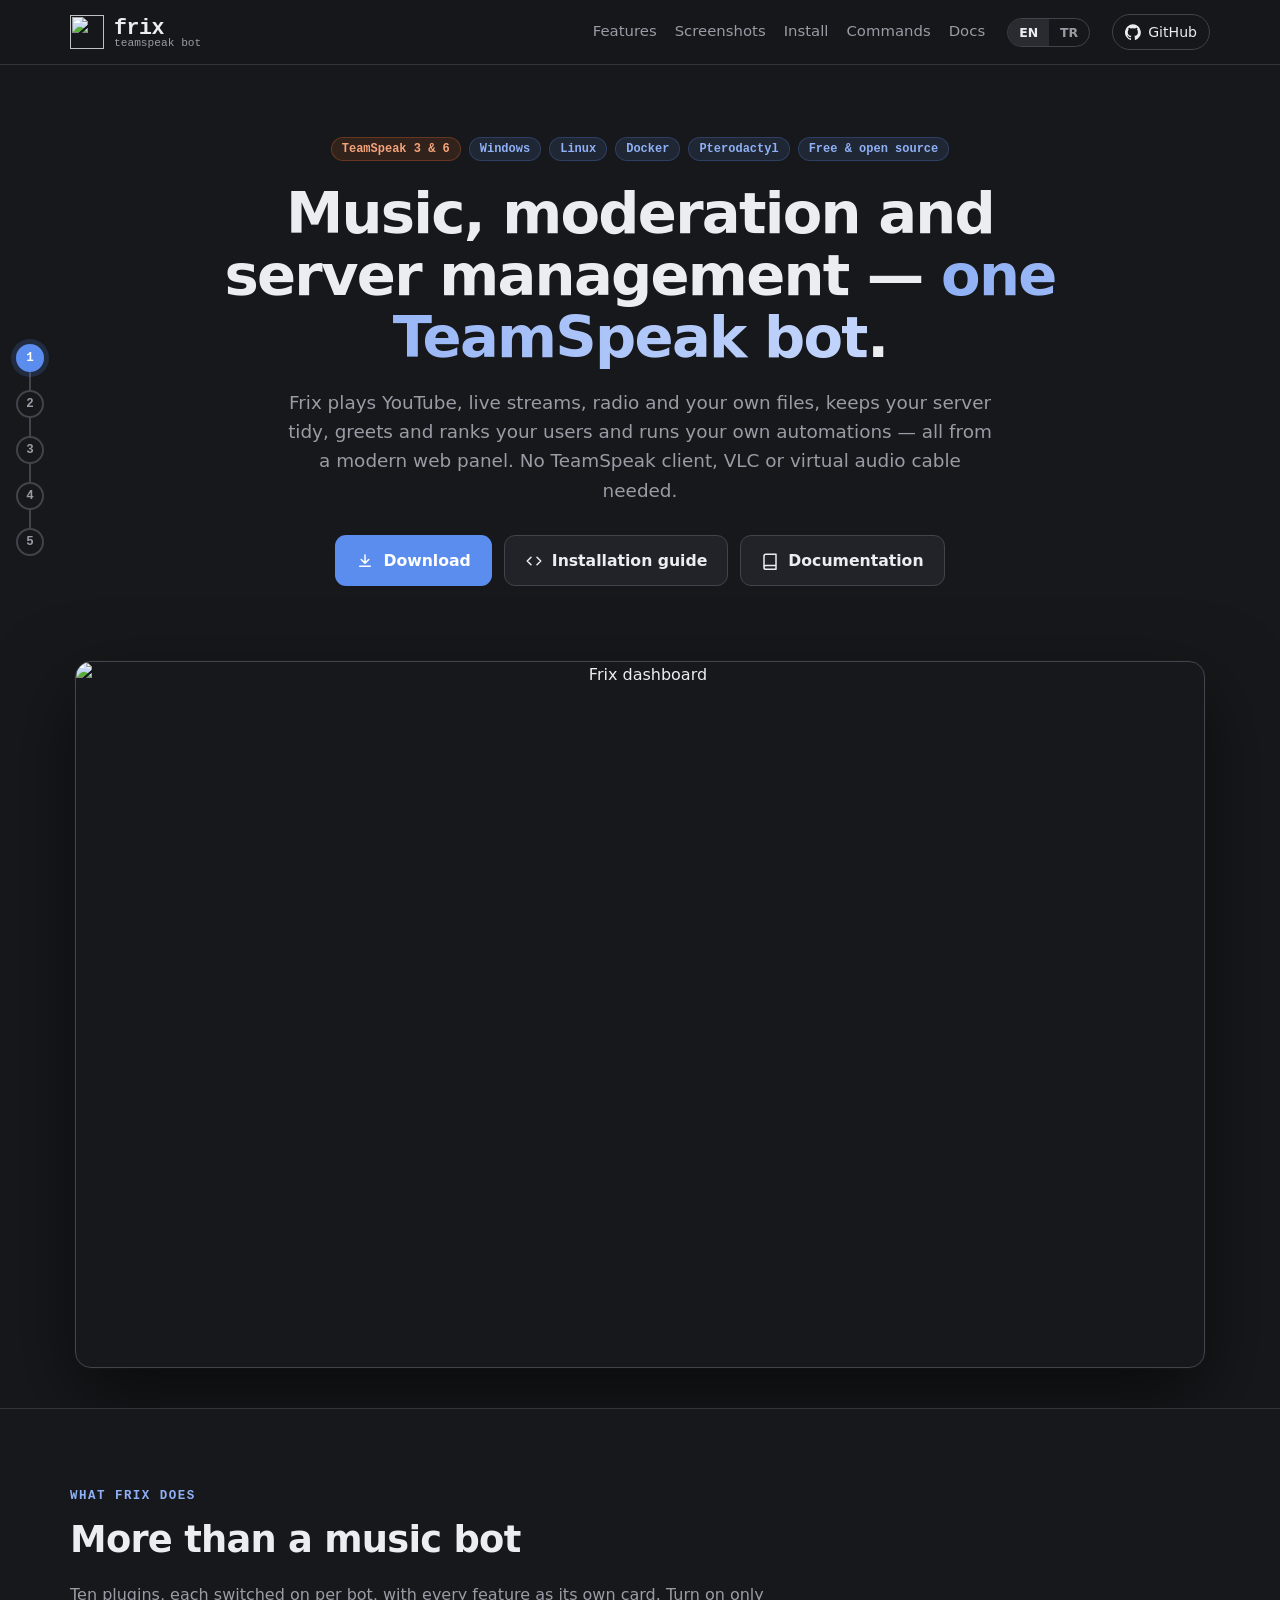
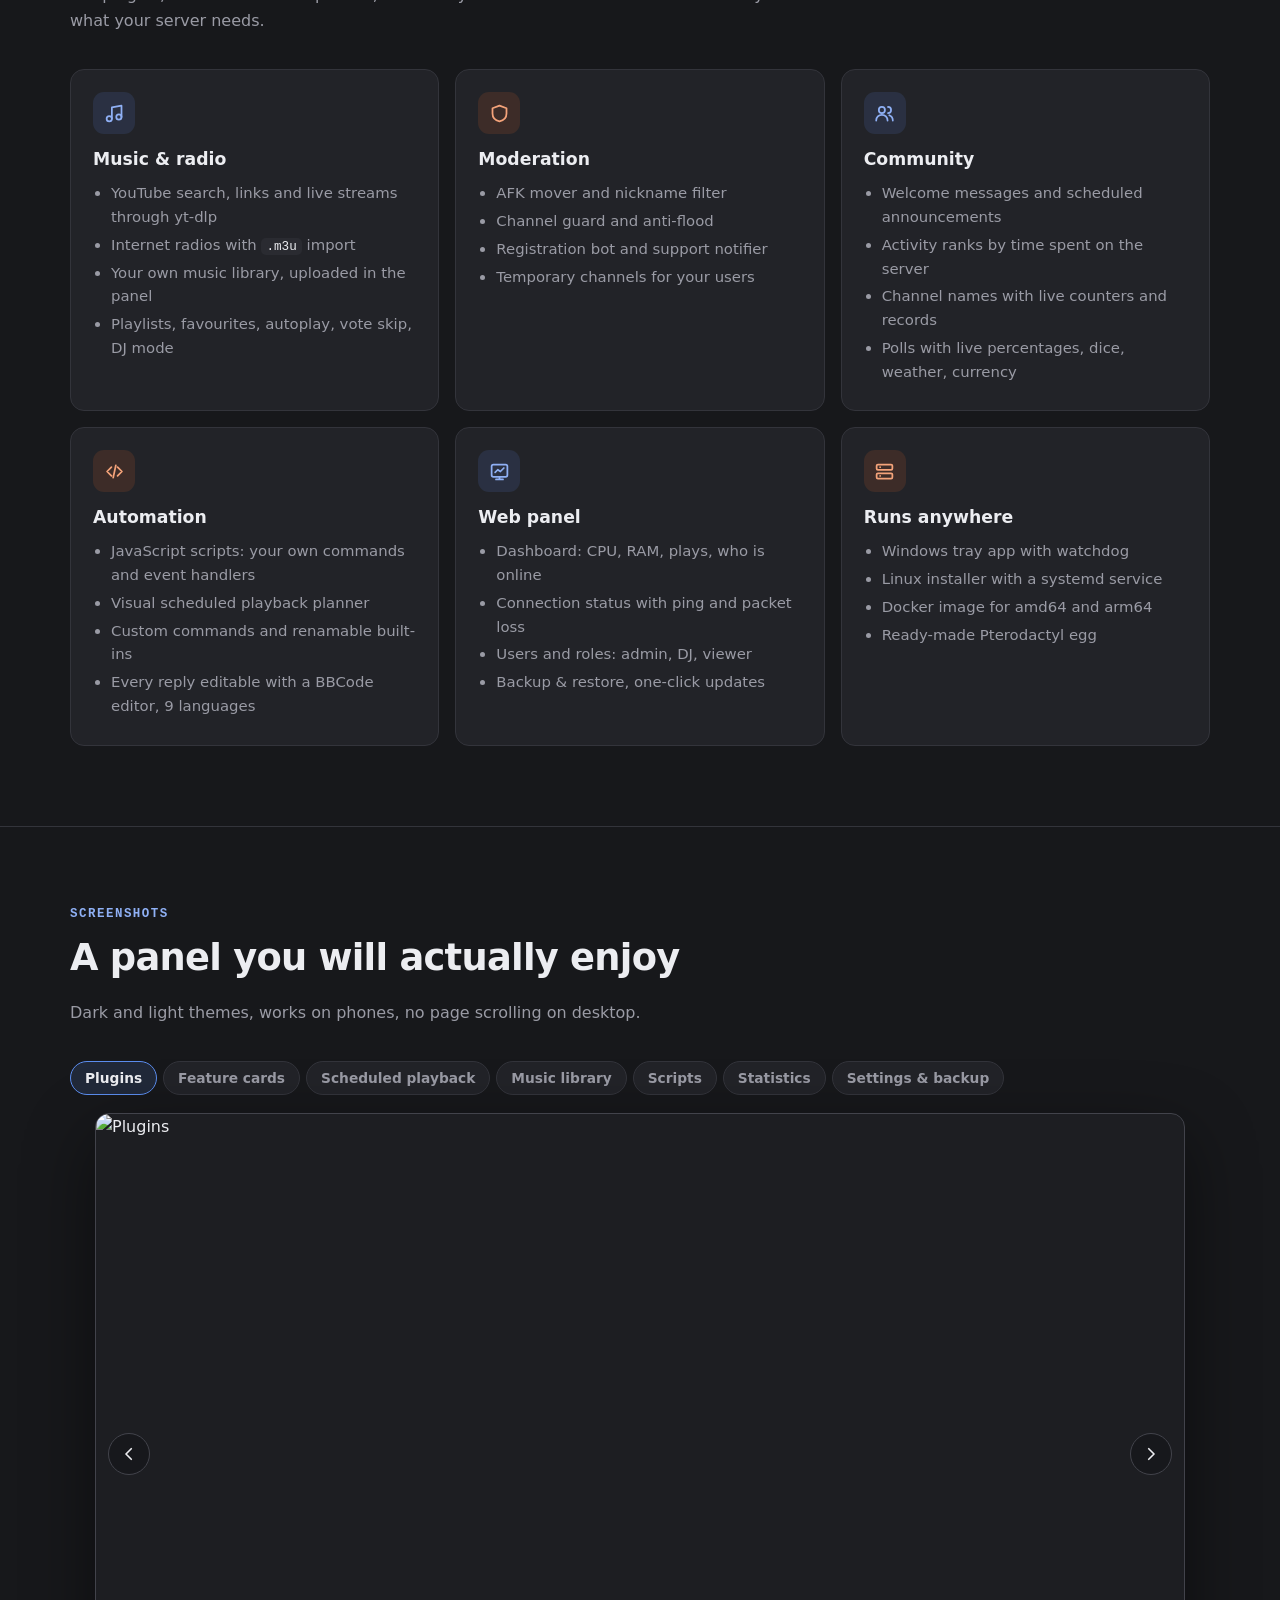
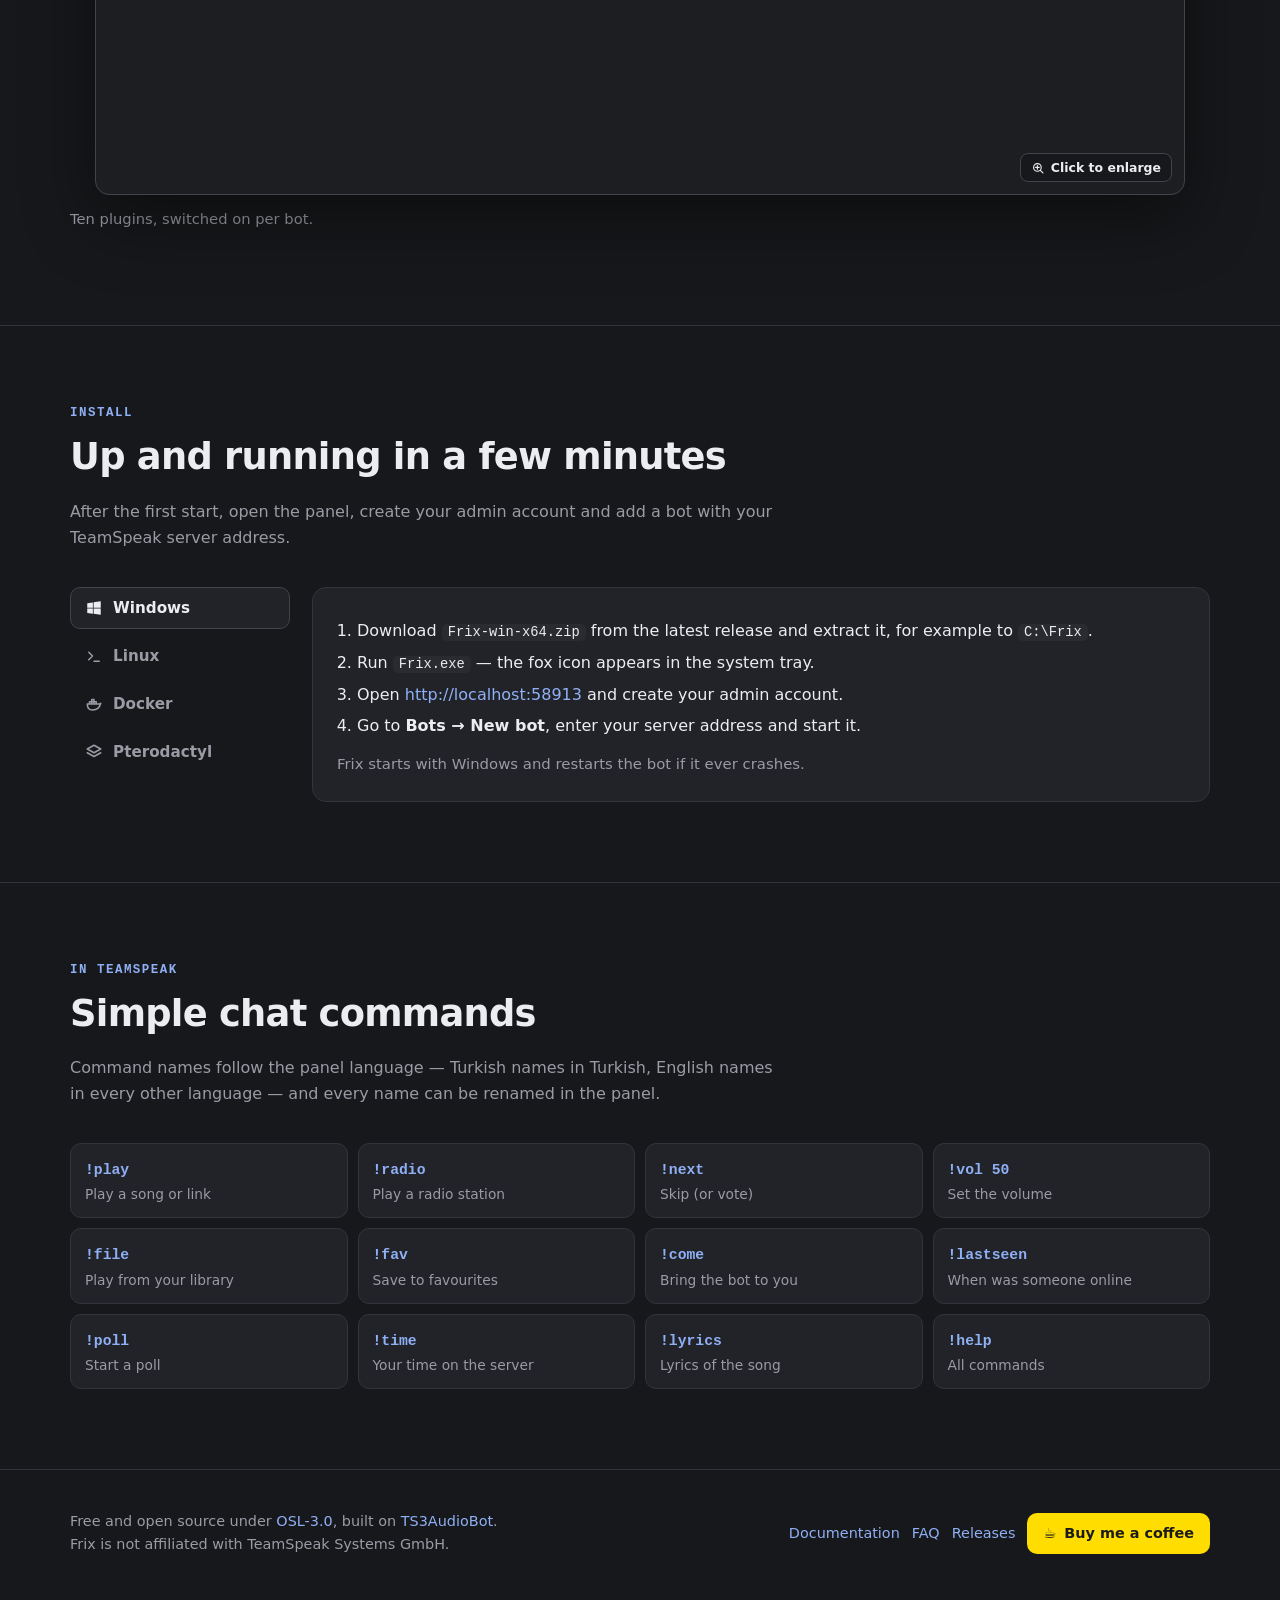
==== commit b74a264a: "Documentation on the website docs.html with step navigation, an 'on this page' list, previous/next l" ====
--- a/site/index.html
+++ b/site/index.html
@@ -7,7 +7,7 @@
 <meta name="description" content="Frix is a free, self-hosted TeamSpeak 3 & 6 bot with a modern web panel: YouTube and radio, your own music library, moderation, ranks, scheduled playback and JavaScript scripts. Windows, Linux, Docker and Pterodactyl.">
 <meta property="og:title" content="Frix TeamSpeak Bot">
 <meta property="og:description" content="Music, moderation and server management for TeamSpeak — one self-hosted bot with a modern web panel.">
-<meta property="og:image" content="https://lyusufdeniz.github.io/frix-teamspeak-bot/banner.png">
+<meta property="og:image" content="https://frix-teamspeak.github.io/banner.png">
 <meta property="og:type" content="website">
 <meta name="twitter:card" content="summary_large_image">
 <meta name="theme-color" content="#1b1c20">
@@ -192,6 +192,7 @@
       <a href="#screens" data-t="nav.screens">Screenshots</a>
       <a href="#install" data-t="nav.install">Install</a>
       <a href="#commands" data-t="nav.commands">Commands</a>
+      <a href="docs.html" data-t="nav.docs">Docs</a>
     </nav>
     <div class="lang" role="group" aria-label="Language"><button type="button" data-lang="en">EN</button><button type="button" data-lang="tr">TR</button></div>
     <a class="gh" href="https://github.com/lyusufdeniz/frix-teamspeak-bot"><svg viewBox="0 0 24 24" fill="currentColor" aria-hidden="true"><path d="M12 .5a12 12 0 0 0-3.8 23.4c.6.1.8-.3.8-.6v-2c-3.3.7-4-1.6-4-1.6-.6-1.4-1.4-1.8-1.4-1.8-1-.7.1-.7.1-.7 1.2.1 1.8 1.2 1.8 1.2 1 1.8 2.8 1.3 3.5 1 .1-.8.4-1.3.7-1.6-2.7-.3-5.5-1.3-5.5-5.9 0-1.3.5-2.4 1.2-3.2-.1-.3-.5-1.5.1-3.2 0 0 1-.3 3.3 1.2a11.5 11.5 0 0 1 6 0c2.3-1.5 3.3-1.2 3.3-1.2.7 1.7.2 2.9.1 3.2.8.8 1.2 1.9 1.2 3.2 0 4.6-2.8 5.6-5.5 5.9.4.4.8 1.1.8 2.2v3.3c0 .3.2.7.8.6A12 12 0 0 0 12 .5Z"/></svg><span>GitHub</span></a>
@@ -225,6 +226,7 @@
       <div class="cta">
         <a class="btn btn-primary" href="https://github.com/lyusufdeniz/frix-teamspeak-bot/releases/latest"><svg viewBox="0 0 24 24" fill="none" stroke="currentColor" stroke-width="2" stroke-linecap="round" stroke-linejoin="round" aria-hidden="true"><path d="M12 4v11m-5-5 5 5 5-5M5 19h14"/></svg><span data-t="hero.download">Download</span></a>
         <a class="btn btn-ghost" href="#install"><svg viewBox="0 0 24 24" fill="none" stroke="currentColor" stroke-width="2" stroke-linecap="round" stroke-linejoin="round" aria-hidden="true"><path d="m8 7-5 5 5 5m8-10 5 5-5 5"/></svg><span data-t="hero.install">Installation guide</span></a>
+        <a class="btn btn-ghost" href="docs.html"><svg viewBox="0 0 24 24" fill="none" stroke="currentColor" stroke-width="2" stroke-linecap="round" stroke-linejoin="round" aria-hidden="true"><path d="M4 5.5A2.5 2.5 0 0 1 6.5 3H20v15H6.5A2.5 2.5 0 0 0 4 20.5zM4 20.5A2.5 2.5 0 0 0 6.5 23H20v-5"/></svg><span data-t="hero.docs">Documentation</span></a>
       </div>
       <div class="version" id="version">&nbsp;</div>
       <img class="shot-hero" data-shot="dashboard" src="screens/dashboard-en.png" alt="Frix dashboard" width="1920" height="1200">
@@ -331,7 +333,8 @@
       <div data-t="foot.tm">Frix is not affiliated with TeamSpeak Systems GmbH.</div>
     </div>
     <div style="display:flex;gap:12px;align-items:center;flex-wrap:wrap">
-      <a href="https://github.com/lyusufdeniz/frix-teamspeak-bot/blob/main/docs/FAQ.md" data-t="foot.faq">FAQ</a>
+      <a href="docs.html" data-t="foot.docs">Documentation</a>
+      <a href="docs.html#troubleshooting" data-t="foot.faq">FAQ</a>
       <a href="https://github.com/lyusufdeniz/frix-teamspeak-bot/releases" data-t="foot.releases">Releases</a>
       <a class="coffee" href="https://buymeacoffee.com/lyusufdeniz">☕ <span data-t="foot.coffee">Buy me a coffee</span></a>
     </div>
@@ -342,6 +345,7 @@
 (() => {
   const T = {
     tr: {
+      'nav.docs': 'Dokümantasyon', 'hero.docs': 'Dokümantasyon', 'foot.docs': 'Dokümantasyon',
       'nav.features': 'Özellikler', 'nav.screens': 'Ekran görüntüleri', 'nav.install': 'Kurulum', 'nav.commands': 'Komutlar',
       'hero.free': 'Ücretsiz ve açık kaynak',
       'hero.title': 'Müzik, moderasyon ve sunucu yönetimi — <em>tek TeamSpeak botu</em>.',
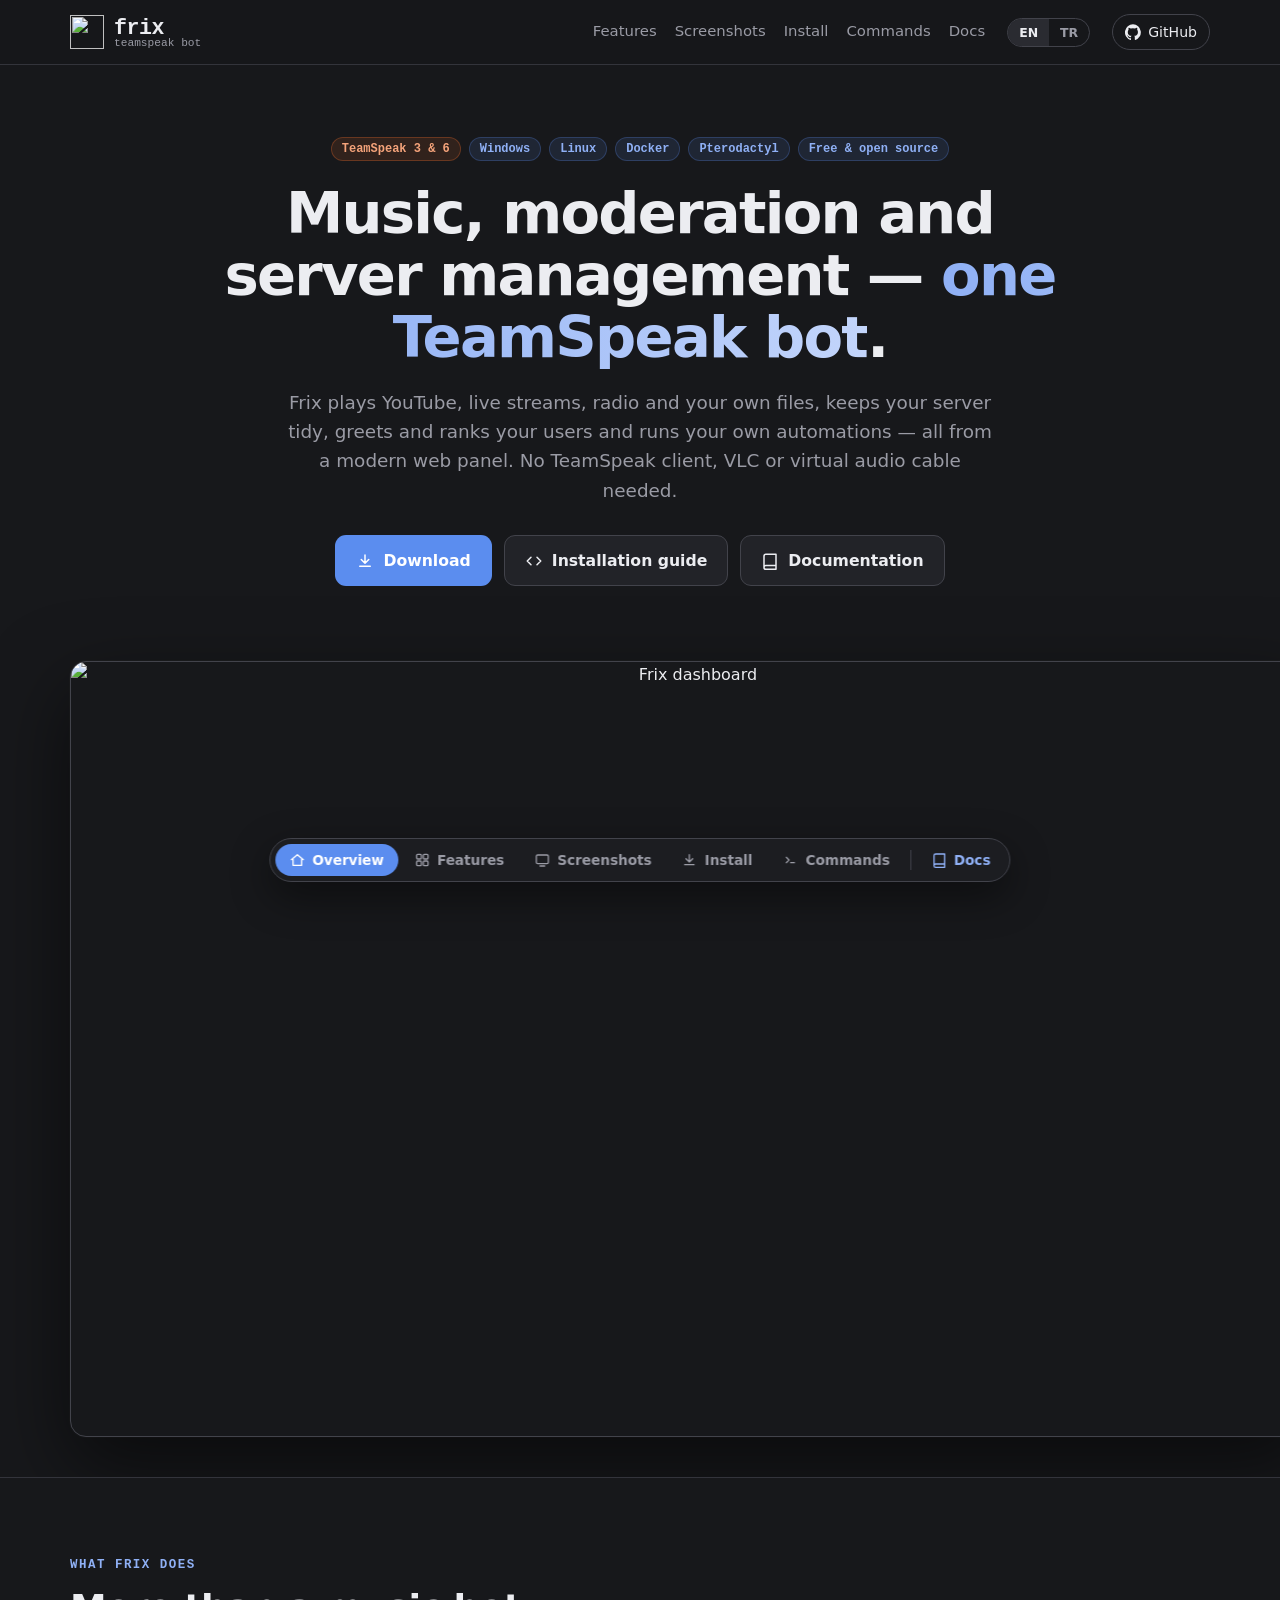
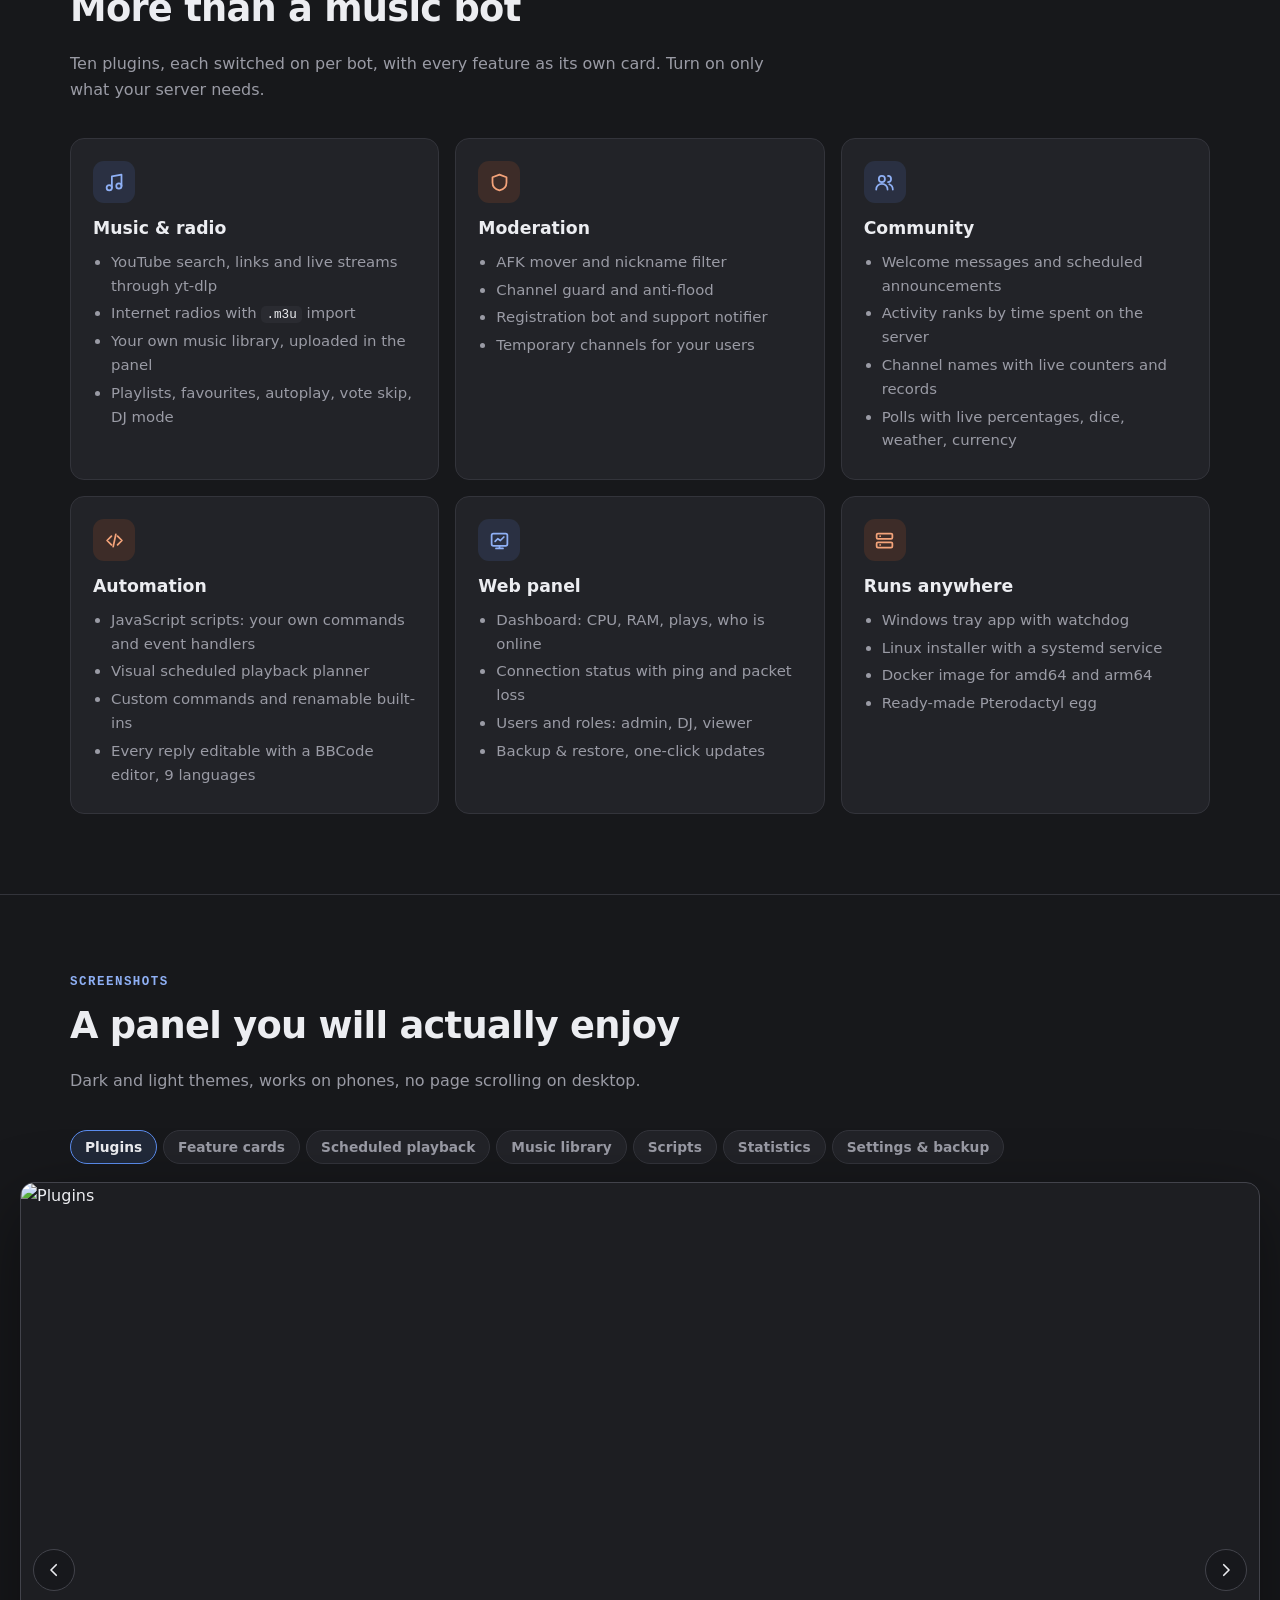
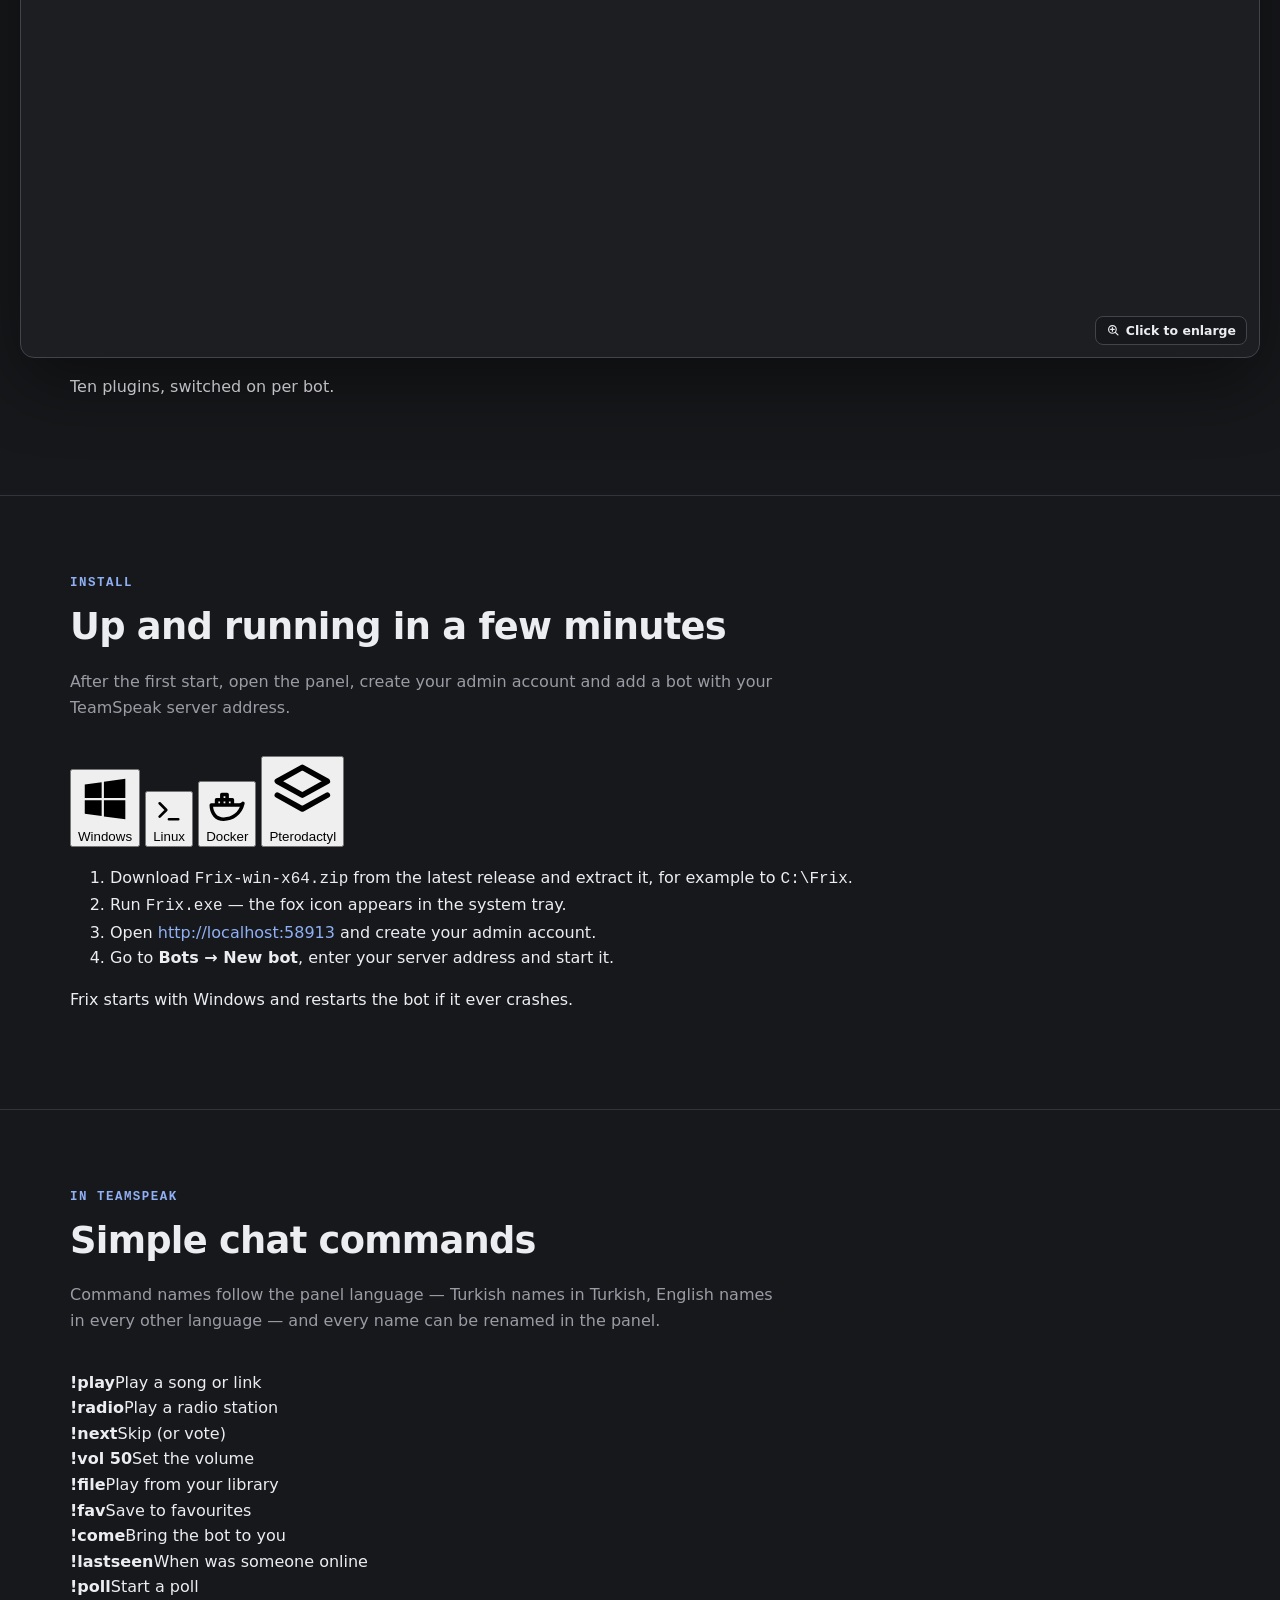
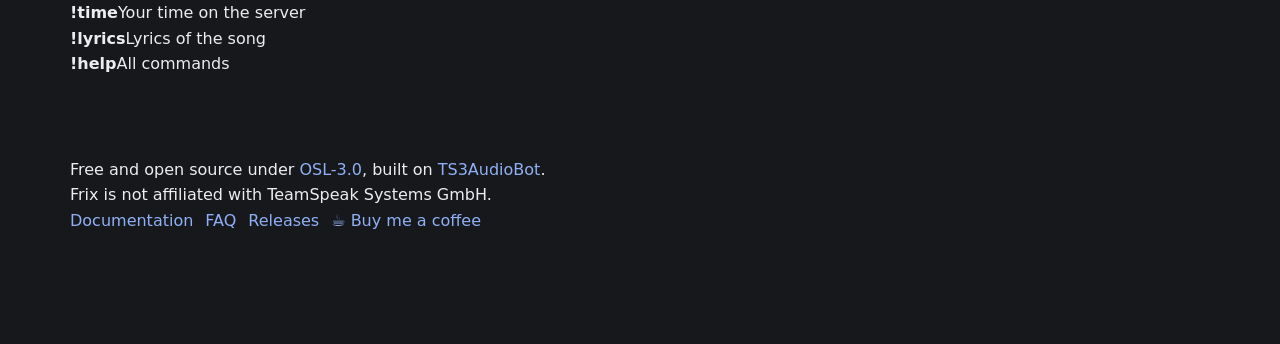
==== commit 6bf3d21b: "Site: floating section menu on the home page, classic docs layout with sidebar and search" ====
--- a/site/index.html
+++ b/site/index.html
@@ -111,63 +111,19 @@
   .lb-body img { max-width: none; width: min(1920px, 100%); height: auto; border-radius: 10px; border: 1px solid var(--line2); cursor: zoom-out; }
   .lb-body img.full { width: 1920px; }
 
-  /* step navigation on the left */
-  .steps { position: fixed; left: 26px; top: 50%; transform: translateY(-50%); z-index: 9; display: none; }
-  .steps ol { list-style: none; margin: 0; padding: 0; position: relative; }
-  .steps ol::before { content: ""; position: absolute; left: 13px; top: 14px; bottom: 14px; width: 2px; background: var(--line2); border-radius: 2px; }
-  .steps .fill { position: absolute; left: 13px; top: 14px; width: 2px; height: 0; background: var(--accent); border-radius: 2px; transition: height .25s ease; }
-  .steps li { position: relative; }
-  .steps a { display: flex; align-items: center; gap: 12px; padding: 9px 0; color: var(--muted); font-size: .86rem; font-weight: 600; }
-  .steps a:hover { color: var(--text); text-decoration: none; }
-  .steps .n { position: relative; z-index: 1; width: 28px; height: 28px; flex: none; border-radius: 50%; display: grid; place-items: center; background: var(--bg); border: 2px solid var(--line2); font: 700 .78rem var(--mono); color: var(--muted); transition: all .2s ease; }
-  .steps li.done .n { border-color: var(--accent); color: var(--accent-2); }
-  .steps li.on .n { background: var(--accent); border-color: var(--accent); color: #fff; box-shadow: 0 0 0 5px rgba(91,141,239,.18); }
-  .steps li.on a { color: var(--text); }
-  .steps .lbl { white-space: nowrap; }
-  @media (min-width: 1280px) {
-    .steps { display: block; }
-    /* keep wide images clear of the step line */
-    .gallery-wrap { max-width: min(1400px, calc(100vw - 150px)); }
-    .shot-hero { max-width: min(1240px, calc(100vw - 150px)); }
-  }
-  @media (min-width: 1280px) and (max-width: 1559px) { .steps .lbl { display: none; } .steps { left: 16px; } }
-  @media (min-width: 1560px) {
-    /* labels are shown: wide images start after them */
-    .gallery-wrap { max-width: min(1400px, calc(100vw - 440px)); }
-    .shot-hero { max-width: min(1240px, calc(100vw - 440px)); }
-  }
-
-  .caption { color: var(--muted); font-size: .92rem; margin-top: 12px; }
-
-  /* install */
-  .install { display: grid; grid-template-columns: 220px 1fr; gap: 22px; }
-  .itabs { display: flex; flex-direction: column; gap: 6px; }
-  .itabs button { text-align: left; background: none; border: 1px solid transparent; color: var(--muted); padding: 11px 14px; border-radius: 10px; font: 600 .95rem var(--ui); cursor: pointer; display: flex; align-items: center; gap: 10px; }
-  .itabs button svg { width: 18px; height: 18px; }
-  .itabs button.on { background: var(--surface); border-color: var(--line2); color: var(--text); }
-  .ipane { background: var(--surface); border: 1px solid var(--line); border-radius: var(--r); padding: 24px; }
-  .ipane[hidden] { display: none; }
-  .ipane ol { margin: 0 0 14px; padding-left: 20px; }
-  .ipane li { margin: 6px 0; }
-  .ipane p { color: var(--muted); margin: 10px 0 0; font-size: .93rem; }
-  .code { position: relative; background: #121316; border: 1px solid var(--line); border-radius: 10px; padding: 14px 16px; margin: 12px 0; overflow-x: auto; }
-  .code pre { margin: 0; font-size: .86rem; line-height: 1.65; color: #d7dbe5; }
-  .copy { position: absolute; top: 8px; right: 8px; background: var(--raised); border: 1px solid var(--line2); color: var(--muted); border-radius: 7px; padding: 4px 9px; font: 600 .74rem var(--ui); cursor: pointer; }
-  .copy:hover { color: var(--text); }
-  kbd, .ipane code { font-family: var(--mono); font-size: .86em; background: var(--raised); padding: 1px 6px; border-radius: 5px; color: var(--text); }
-
-  /* commands */
-  .cmds { display: grid; grid-template-columns: repeat(4, minmax(0, 1fr)); gap: 10px; }
-  .cmd { background: var(--surface); border: 1px solid var(--line); border-radius: 11px; padding: 12px 14px; }
-  .cmd b { font: 700 .92rem var(--mono); color: var(--accent-2); }
-  .cmd span { display: block; color: var(--muted); font-size: .86rem; margin-top: 2px; }
-
-  /* footer */
-  footer { border-top: 1px solid var(--line); padding: 40px 0 60px; color: var(--muted); font-size: .9rem; }
-  footer .wrap { display: flex; flex-wrap: wrap; gap: 18px 30px; align-items: center; justify-content: space-between; }
-  .coffee { display: inline-flex; align-items: center; gap: 8px; background: #ffdd00; color: #1b1b1b; font-weight: 700; padding: 9px 16px; border-radius: 10px; }
-  .coffee:hover { text-decoration: none; filter: brightness(1.05); }
-
+  /* floating section menu at the bottom */
+  .dock { position: fixed; left: 50%; bottom: 18px; transform: translateX(-50%); z-index: 20; display: flex; align-items: center; gap: 2px;
+    padding: 5px; border-radius: 999px; background: rgba(30,31,36,.82); border: 1px solid var(--line2); backdrop-filter: blur(14px);
+    box-shadow: 0 14px 40px rgba(0,0,0,.45); max-width: calc(100vw - 24px); overflow-x: auto; scrollbar-width: none; }
+  .dock::-webkit-scrollbar { display: none; }
+  .dock a { display: inline-flex; align-items: center; gap: 7px; padding: 8px 14px; border-radius: 999px; color: var(--muted); font: 600 .85rem var(--ui); white-space: nowrap; }
+  .dock a:hover { color: var(--text); text-decoration: none; background: rgba(255,255,255,.05); }
+  .dock a.on { color: #fff; background: var(--accent); }
+  .dock a svg { width: 16px; height: 16px; flex: none; }
+  .dock .sep { width: 1px; height: 20px; background: var(--line2); margin: 0 4px; flex: none; }
+  .dock a.docs { color: var(--accent-2); }
+  footer { padding-bottom: 110px; }
+  @media (max-width: 700px) { .dock a span { display: none; } .dock a { padding: 9px 12px; } }
   @media (max-width: 900px) {
     .gnav { display: none; }
     .grid { grid-template-columns: 1fr 1fr; }
@@ -199,15 +155,14 @@
   </div>
 </header>
 
-<nav class="steps" aria-label="Sections">
-  <span class="fill"></span>
-  <ol>
-    <li data-step="top"><a href="#top"><span class="n">1</span><span class="lbl" data-t="st.top">Overview</span></a></li>
-    <li data-step="features"><a href="#features"><span class="n">2</span><span class="lbl" data-t="nav.features">Features</span></a></li>
-    <li data-step="screens"><a href="#screens"><span class="n">3</span><span class="lbl" data-t="nav.screens">Screenshots</span></a></li>
-    <li data-step="install"><a href="#install"><span class="n">4</span><span class="lbl" data-t="nav.install">Install</span></a></li>
-    <li data-step="commands"><a href="#commands"><span class="n">5</span><span class="lbl" data-t="nav.commands">Commands</span></a></li>
-  </ol>
+<nav class="dock" aria-label="Sections">
+  <a href="#top" data-sec="top"><svg viewBox="0 0 24 24" fill="none" stroke="currentColor" stroke-width="2" stroke-linecap="round" stroke-linejoin="round"><path d="M3 11.5 12 4l9 7.5M5.5 9.5V20h13V9.5"/></svg><span data-t="st.top">Overview</span></a>
+  <a href="#features" data-sec="features"><svg viewBox="0 0 24 24" fill="none" stroke="currentColor" stroke-width="2" stroke-linecap="round" stroke-linejoin="round"><rect x="3.5" y="3.5" width="7" height="7" rx="1.5"/><rect x="13.5" y="3.5" width="7" height="7" rx="1.5"/><rect x="3.5" y="13.5" width="7" height="7" rx="1.5"/><rect x="13.5" y="13.5" width="7" height="7" rx="1.5"/></svg><span data-t="nav.features">Features</span></a>
+  <a href="#screens" data-sec="screens"><svg viewBox="0 0 24 24" fill="none" stroke="currentColor" stroke-width="2" stroke-linecap="round" stroke-linejoin="round"><rect x="3" y="4.5" width="18" height="13" rx="2"/><path d="M8.5 21h7"/></svg><span data-t="nav.screens">Screenshots</span></a>
+  <a href="#install" data-sec="install"><svg viewBox="0 0 24 24" fill="none" stroke="currentColor" stroke-width="2" stroke-linecap="round" stroke-linejoin="round"><path d="M12 4v11m-5-5 5 5 5-5M5 19h14"/></svg><span data-t="nav.install">Install</span></a>
+  <a href="#commands" data-sec="commands"><svg viewBox="0 0 24 24" fill="none" stroke="currentColor" stroke-width="2" stroke-linecap="round" stroke-linejoin="round"><path d="m6 8 4 4-4 4M12.5 16H18"/></svg><span data-t="nav.commands">Commands</span></a>
+  <span class="sep"></span>
+  <a href="docs.html" class="docs"><svg viewBox="0 0 24 24" fill="none" stroke="currentColor" stroke-width="2" stroke-linecap="round" stroke-linejoin="round"><path d="M4 5.5A2.5 2.5 0 0 1 6.5 3H20v15H6.5A2.5 2.5 0 0 0 4 20.5zM4 20.5A2.5 2.5 0 0 0 6.5 23H20v-5"/></svg><span data-t="nav.docs">Docs</span></a>
 </nav>
 
 <div class="lb" id="lb" hidden role="dialog" aria-modal="true">
@@ -462,17 +417,15 @@
     else if (lbList.length > 1 && (e.key === 'ArrowRight' || e.key === 'ArrowLeft')) { lbIndex = (lbIndex + (e.key === 'ArrowRight' ? 1 : -1) + lbList.length) % lbList.length; lbPaint(); }
   });
 
-  // step navigation: the current section is highlighted, the line fills up to it
-  const steps = $$('.steps li');
-  const secs = steps.map((li) => document.getElementById(li.dataset.step));
+  // floating menu: the section in view is highlighted
+  const dockLinks = $$('.dock a[data-sec]');
+  const secs = dockLinks.map((a) => document.getElementById(a.dataset.sec));
   function spy() {
     const y = window.scrollY + window.innerHeight * 0.35;
     let cur = 0;
     secs.forEach((sec, i) => { if (sec && sec.offsetTop <= y) cur = i; });
     if (window.innerHeight + window.scrollY >= document.body.scrollHeight - 4) cur = secs.length - 1;
-    steps.forEach((li, i) => { li.classList.toggle('on', i === cur); li.classList.toggle('done', i < cur); });
-    const first = steps[0].querySelector('.n'), now = steps[cur].querySelector('.n');
-    $('.steps .fill').style.height = (now.getBoundingClientRect().top - first.getBoundingClientRect().top) + 'px';
+    dockLinks.forEach((a, i) => a.classList.toggle('on', i === cur));
   }
   window.addEventListener('scroll', spy, { passive: true });
   window.addEventListener('resize', spy);
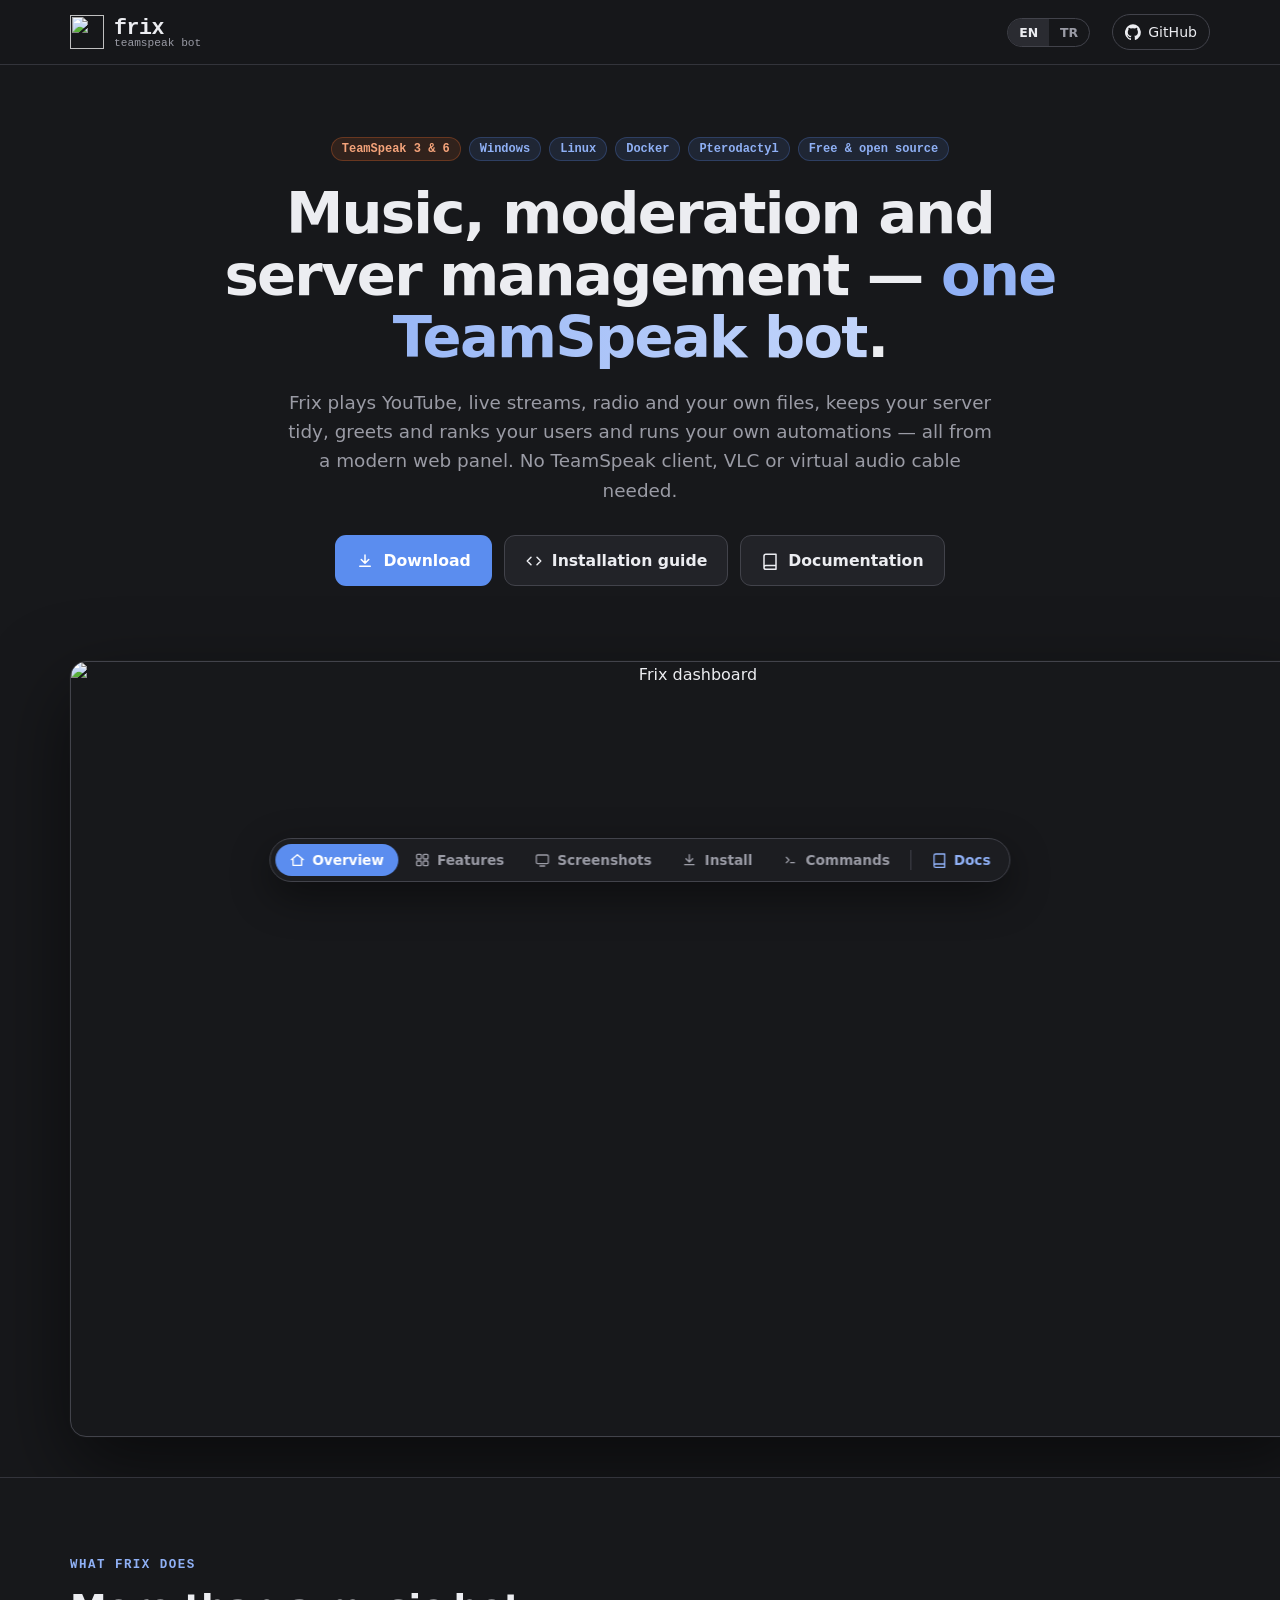
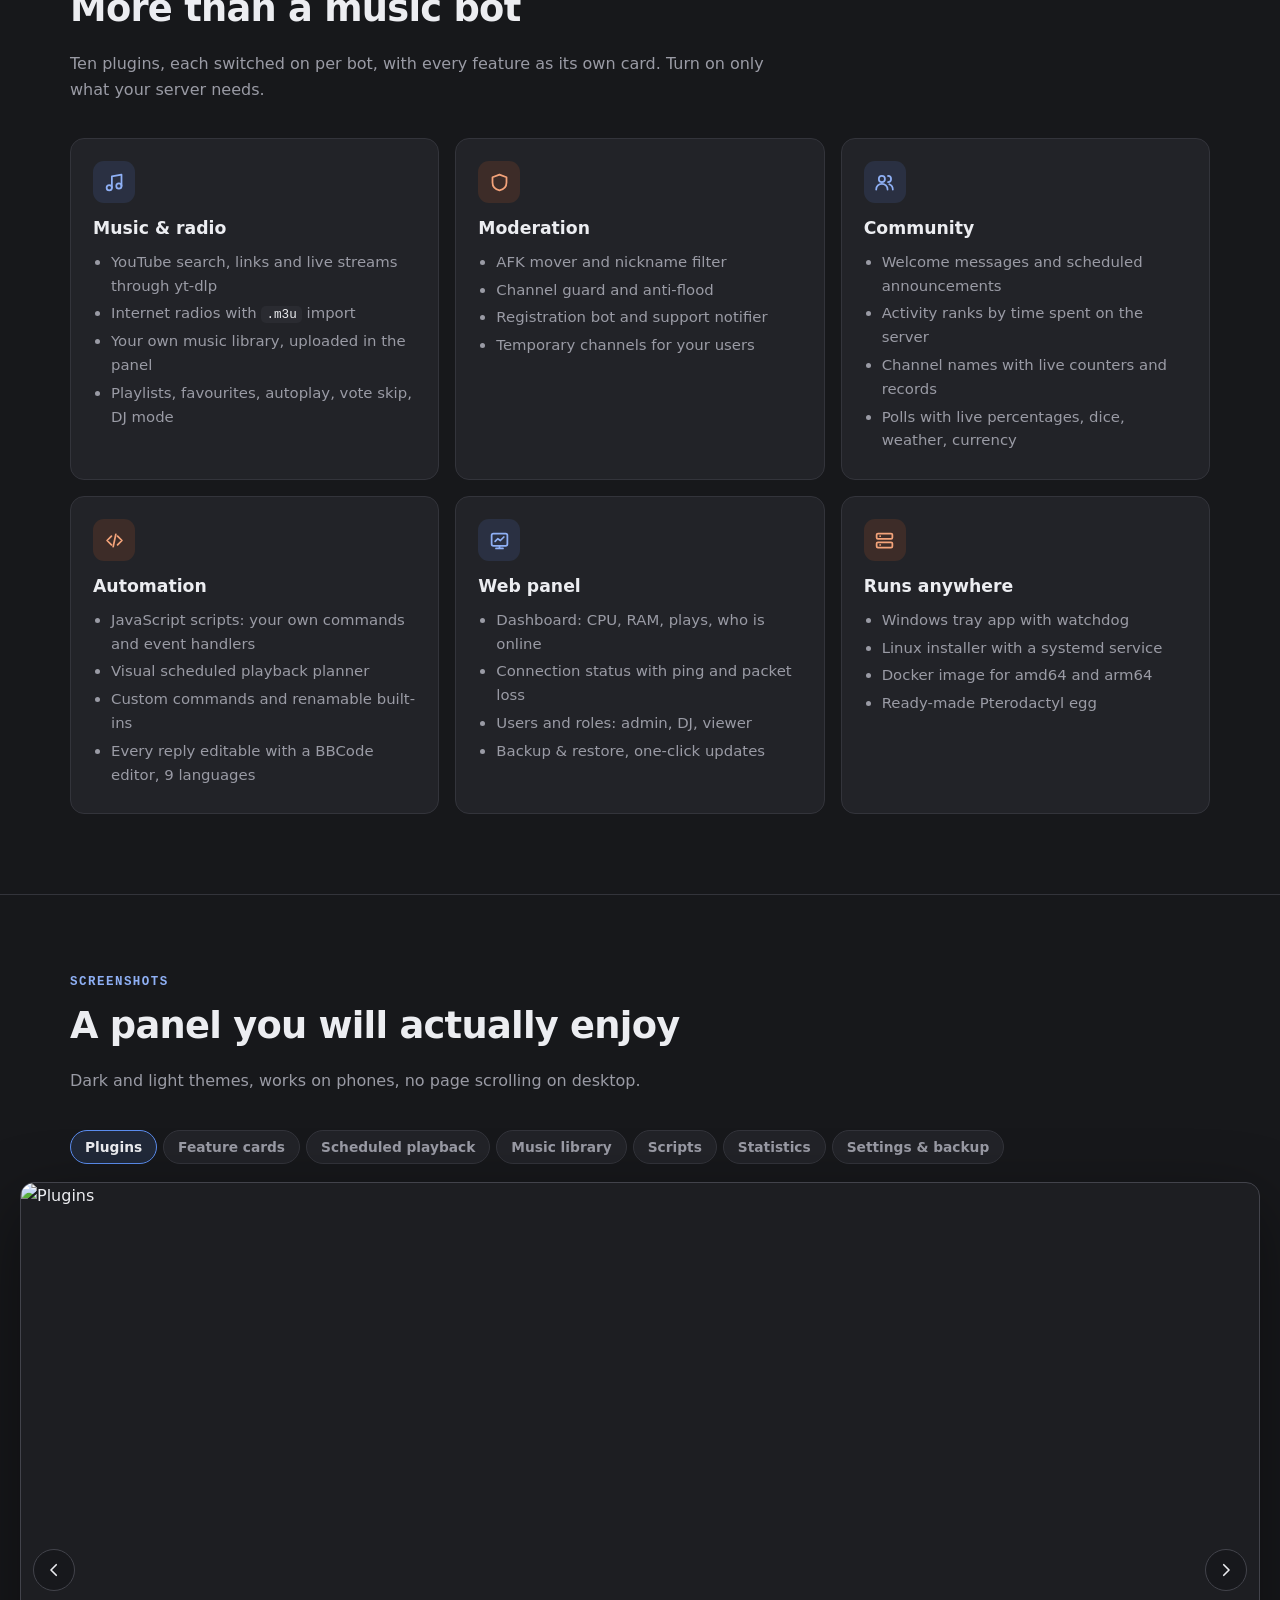
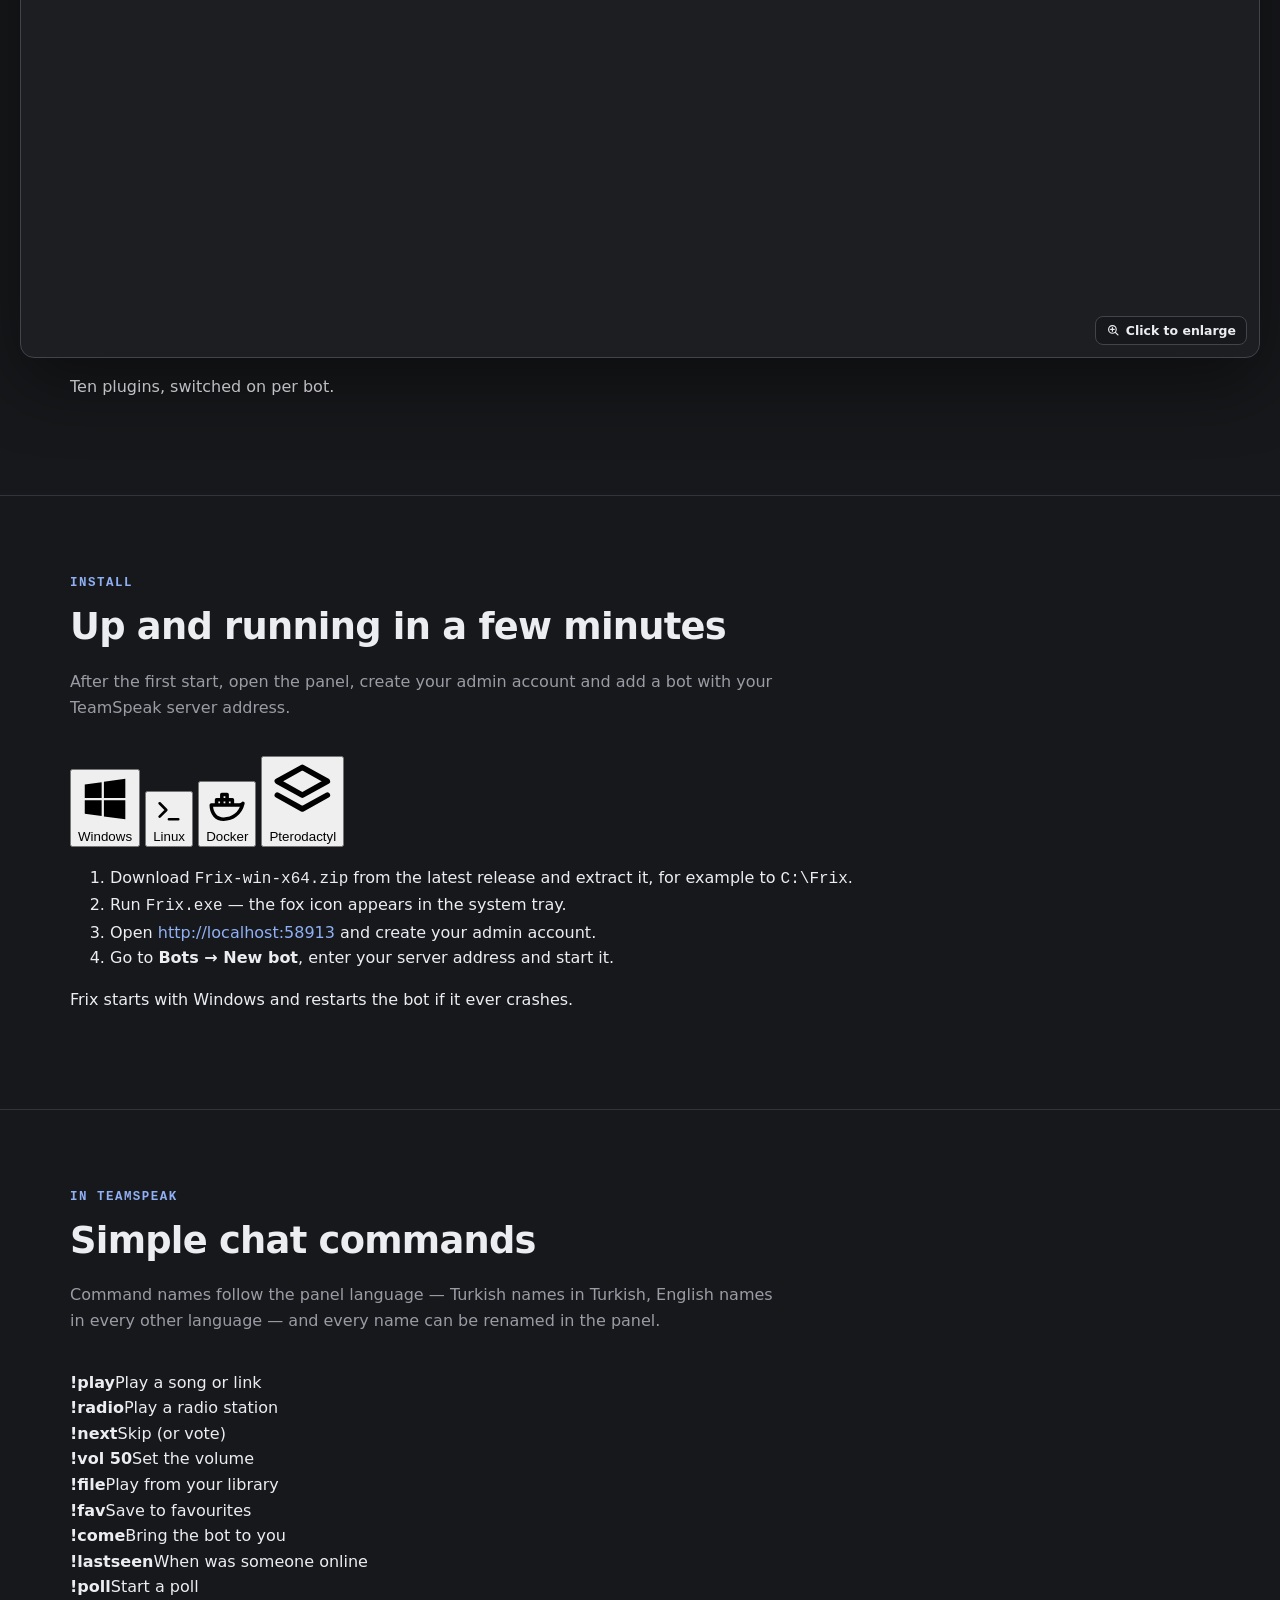
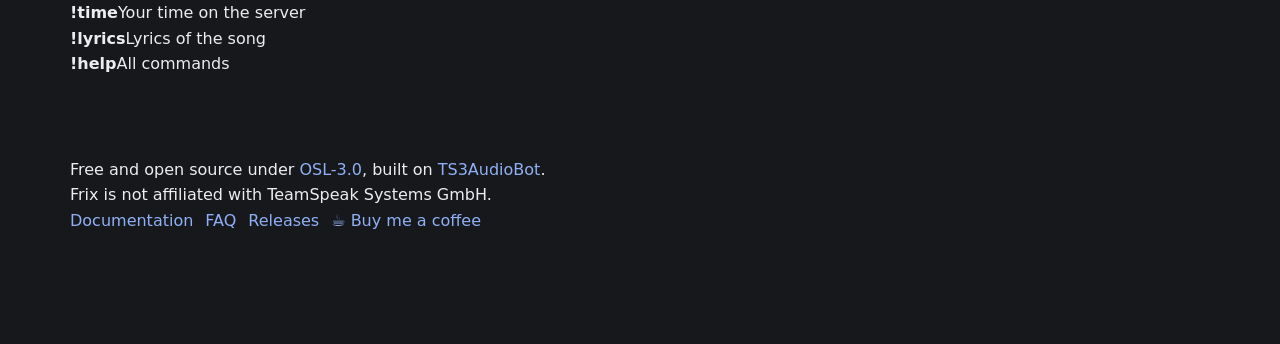
==== commit aed09087: "Site: drop the top menu links, the floating menu covers them" ====
--- a/site/index.html
+++ b/site/index.html
@@ -38,10 +38,7 @@
   .brand:hover { text-decoration: none; }
   .brand img { width: 34px; height: 34px; }
   .brand small { display: block; font: 400 .7rem var(--mono); color: var(--muted); letter-spacing: 0; margin-top: -3px; }
-  .nav nav { display: flex; gap: 18px; margin-left: auto; }
-  .nav nav a { color: var(--muted); font-size: .93rem; }
-  .nav nav a:hover { color: var(--text); text-decoration: none; }
-  .lang { display: flex; border: 1px solid var(--line2); border-radius: 999px; overflow: hidden; }
+  .lang { display: flex; margin-left: auto; border: 1px solid var(--line2); border-radius: 999px; overflow: hidden; }
   .lang button { background: none; border: 0; color: var(--muted); font: 600 .78rem var(--ui); padding: 6px 11px; cursor: pointer; }
   .lang button.on { background: var(--raised); color: var(--text); }
   .gh { display: inline-flex; align-items: center; gap: 7px; color: var(--text); border: 1px solid var(--line2); border-radius: 999px; padding: 6px 12px; font-size: .88rem; }
@@ -130,7 +127,6 @@
     .cmds { grid-template-columns: 1fr 1fr; }
     .install { grid-template-columns: 1fr; }
     .itabs { flex-direction: row; flex-wrap: wrap; }
-    .nav nav { display: none; }
   }
   @media (max-width: 600px) {
     .grid, .cmds { grid-template-columns: 1fr; }
@@ -143,13 +139,6 @@
 <header class="nav">
   <div class="wrap">
     <a class="brand" href="#top"><img src="logo.svg" alt=""><span>frix<small>teamspeak bot</small></span></a>
-    <nav>
-      <a href="#features" data-t="nav.features">Features</a>
-      <a href="#screens" data-t="nav.screens">Screenshots</a>
-      <a href="#install" data-t="nav.install">Install</a>
-      <a href="#commands" data-t="nav.commands">Commands</a>
-      <a href="docs.html" data-t="nav.docs">Docs</a>
-    </nav>
     <div class="lang" role="group" aria-label="Language"><button type="button" data-lang="en">EN</button><button type="button" data-lang="tr">TR</button></div>
     <a class="gh" href="https://github.com/lyusufdeniz/frix-teamspeak-bot"><svg viewBox="0 0 24 24" fill="currentColor" aria-hidden="true"><path d="M12 .5a12 12 0 0 0-3.8 23.4c.6.1.8-.3.8-.6v-2c-3.3.7-4-1.6-4-1.6-.6-1.4-1.4-1.8-1.4-1.8-1-.7.1-.7.1-.7 1.2.1 1.8 1.2 1.8 1.2 1 1.8 2.8 1.3 3.5 1 .1-.8.4-1.3.7-1.6-2.7-.3-5.5-1.3-5.5-5.9 0-1.3.5-2.4 1.2-3.2-.1-.3-.5-1.5.1-3.2 0 0 1-.3 3.3 1.2a11.5 11.5 0 0 1 6 0c2.3-1.5 3.3-1.2 3.3-1.2.7 1.7.2 2.9.1 3.2.8.8 1.2 1.9 1.2 3.2 0 4.6-2.8 5.6-5.5 5.9.4.4.8 1.1.8 2.2v3.3c0 .3.2.7.8.6A12 12 0 0 0 12 .5Z"/></svg><span>GitHub</span></a>
   </div>
@@ -352,7 +341,7 @@
   const en = {};
   $$('[data-t]').forEach((e) => { en[e.dataset.t] = e.hasAttribute('data-html') ? e.innerHTML : e.textContent; });
   let lang = 'en';
-  try { lang = localStorage.getItem('frix.site.lang') || ((navigator.language || '').toLowerCase().startsWith('tr') ? 'tr' : 'en'); } catch (_) { /* */ }
+  try { lang = localStorage.getItem('frix.site.lang') || 'en'; } catch (_) { /* */ }
   let shot = 0;
   const tr = (k) => (lang === 'tr' && T.tr[k] != null ? T.tr[k] : (T.en[k] != null ? T.en[k] : en[k]));
 
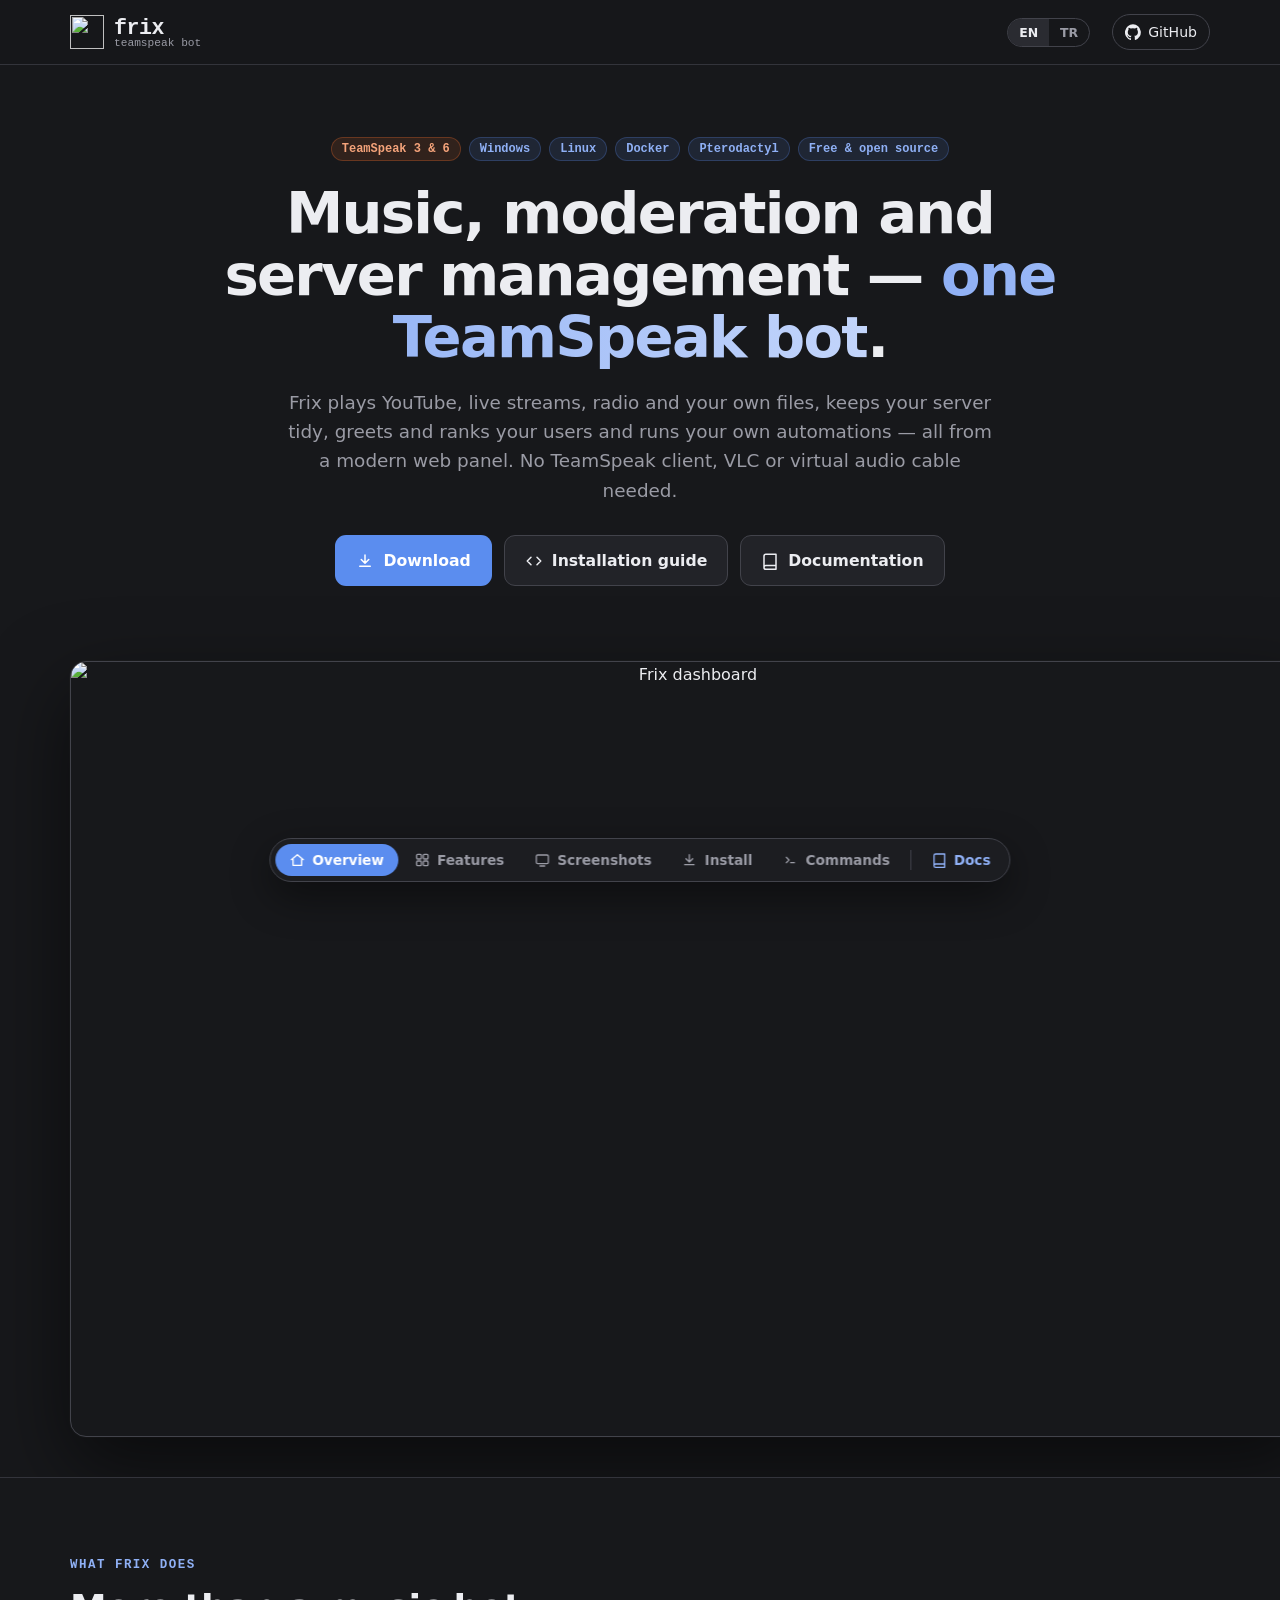
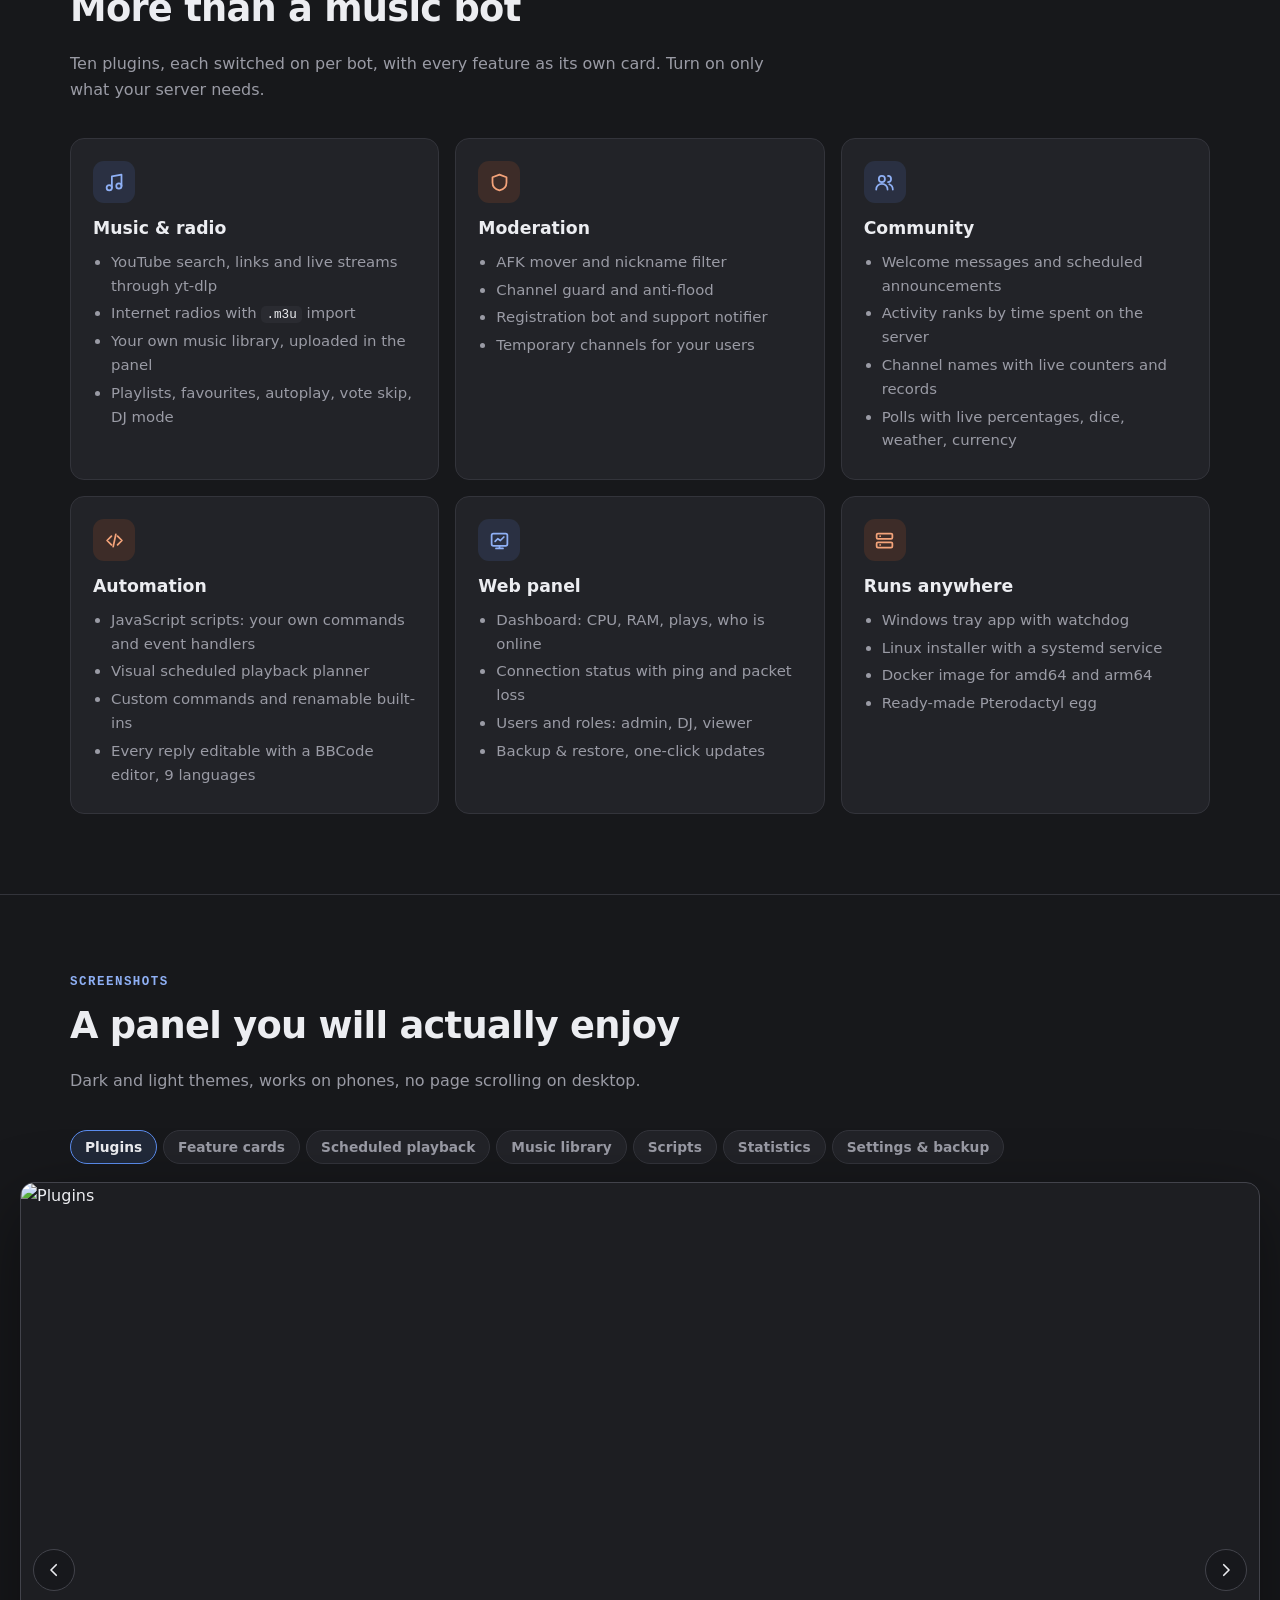
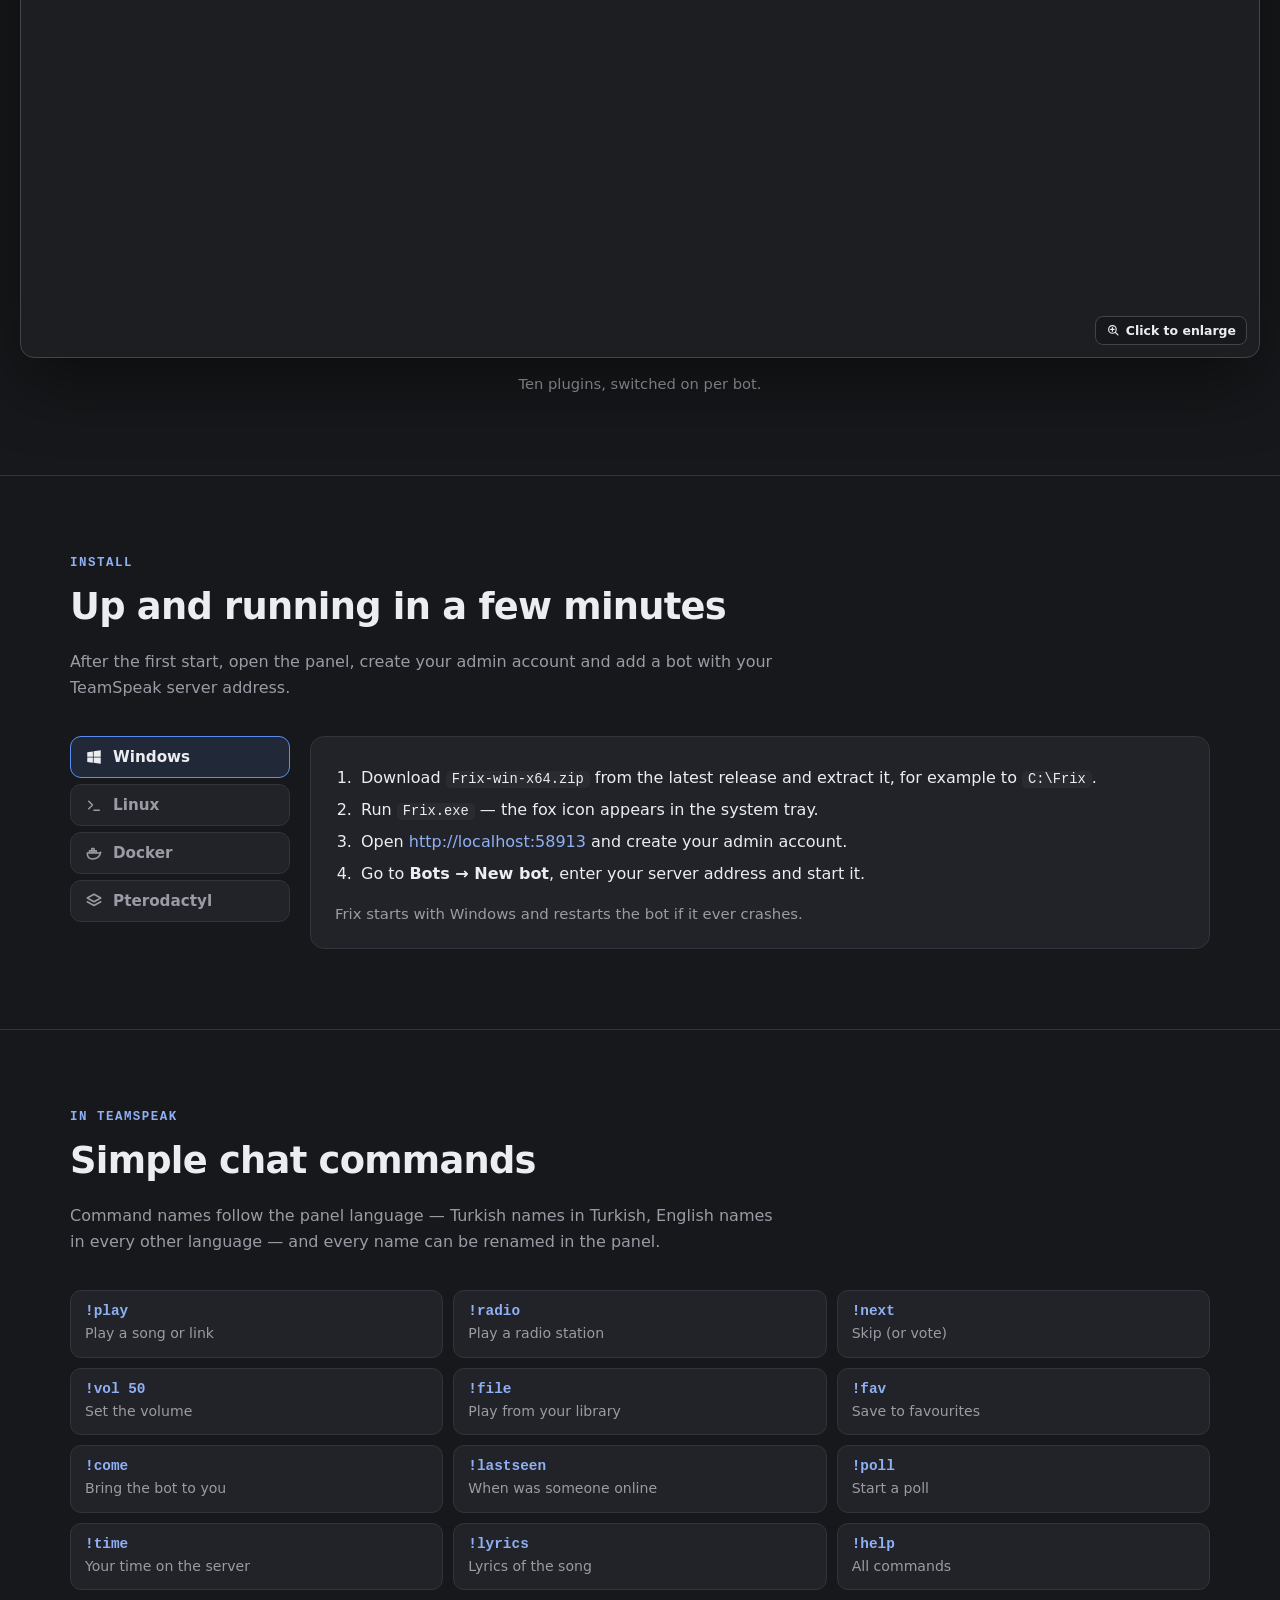
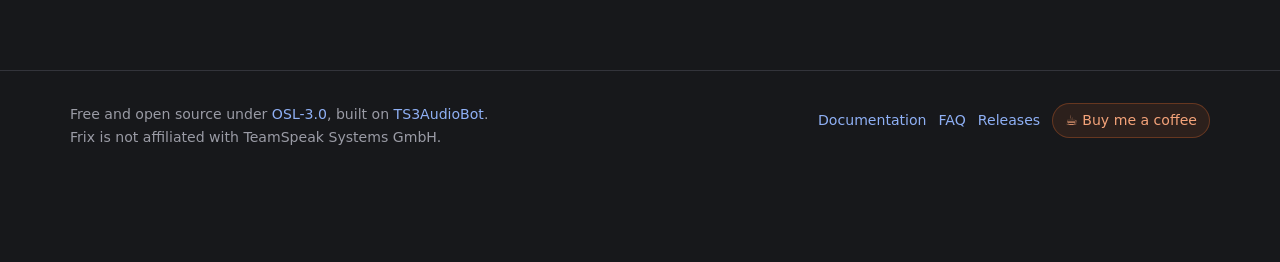
==== commit 2baf1428: "Site: style the install tabs, command cards and footer" ====
--- a/site/index.html
+++ b/site/index.html
@@ -97,6 +97,37 @@
   .gnav:hover { border-color: var(--accent); }
   .gnav svg { width: 18px; height: 18px; }
   .gnav.prev { left: 12px; } .gnav.next { right: 12px; }
+  .caption { color: var(--muted); font-size: .92rem; text-align: center; margin: 14px 0 0; }
+
+  /* install */
+  .install { display: grid; grid-template-columns: 220px minmax(0, 1fr); gap: 20px; align-items: start; }
+  .itabs { display: flex; flex-direction: column; gap: 6px; }
+  .itabs button { display: flex; align-items: center; gap: 10px; width: auto; background: var(--surface); border: 1px solid var(--line); color: var(--muted); padding: 11px 14px; border-radius: 11px; font: 600 .95rem var(--ui); text-align: left; cursor: pointer; transition: border-color .15s, color .15s, background .15s; }
+  .itabs button:hover { color: var(--text); border-color: var(--line2); }
+  .itabs button.on { color: var(--text); border-color: var(--accent); background: rgba(91,141,239,.14); }
+  .itabs svg { width: 18px; height: 18px; flex: none; }
+  .ipane { background: var(--surface); border: 1px solid var(--line); border-radius: var(--r); padding: 22px 24px; }
+  .ipane[hidden] { display: none; }
+  .ipane ol { margin: 0; padding-left: 22px; }
+  .ipane li { margin: 6px 0; padding-left: 4px; }
+  .ipane p { color: var(--muted); font-size: .93rem; margin: 16px 0 0; }
+  .ipane code { color: var(--text); font-size: .86em; background: var(--raised); padding: 1px 6px; border-radius: 5px; }
+  .code { position: relative; background: var(--bg2); border: 1px solid var(--line2); border-radius: 10px; }
+  .code pre { margin: 0; padding: 16px 18px; padding-right: 90px; overflow-x: auto; font-size: .85rem; line-height: 1.7; color: var(--text); }
+  .copy { position: absolute; top: 10px; right: 10px; background: var(--raised); border: 1px solid var(--line2); color: var(--muted); border-radius: 7px; padding: 4px 10px; font: 600 .76rem var(--ui); cursor: pointer; }
+  .copy:hover { color: var(--text); border-color: var(--muted); }
+
+  /* commands */
+  .cmds { display: grid; grid-template-columns: repeat(3, minmax(0, 1fr)); gap: 10px; }
+  .cmd { background: var(--surface); border: 1px solid var(--line); border-radius: 11px; padding: 12px 14px; display: flex; flex-direction: column; gap: 3px; }
+  .cmd b { font: 600 .9rem var(--mono); color: var(--accent-2); }
+  .cmd span { color: var(--muted); font-size: .88rem; }
+
+  /* footer */
+  footer { border-top: 1px solid var(--line); padding-top: 32px; color: var(--muted); font-size: .88rem; }
+  footer .wrap { display: flex; justify-content: space-between; align-items: flex-start; gap: 20px; flex-wrap: wrap; }
+  .coffee { color: #f4a37a; border: 1px solid rgba(236,107,45,.3); background: rgba(236,107,45,.1); border-radius: 999px; padding: 5px 12px; }
+  .coffee:hover { text-decoration: none; border-color: #f4a37a; }
 
   /* lightbox */
   .lb { position: fixed; inset: 0; z-index: 50; background: rgba(8,9,11,.92); display: flex; flex-direction: column; }
